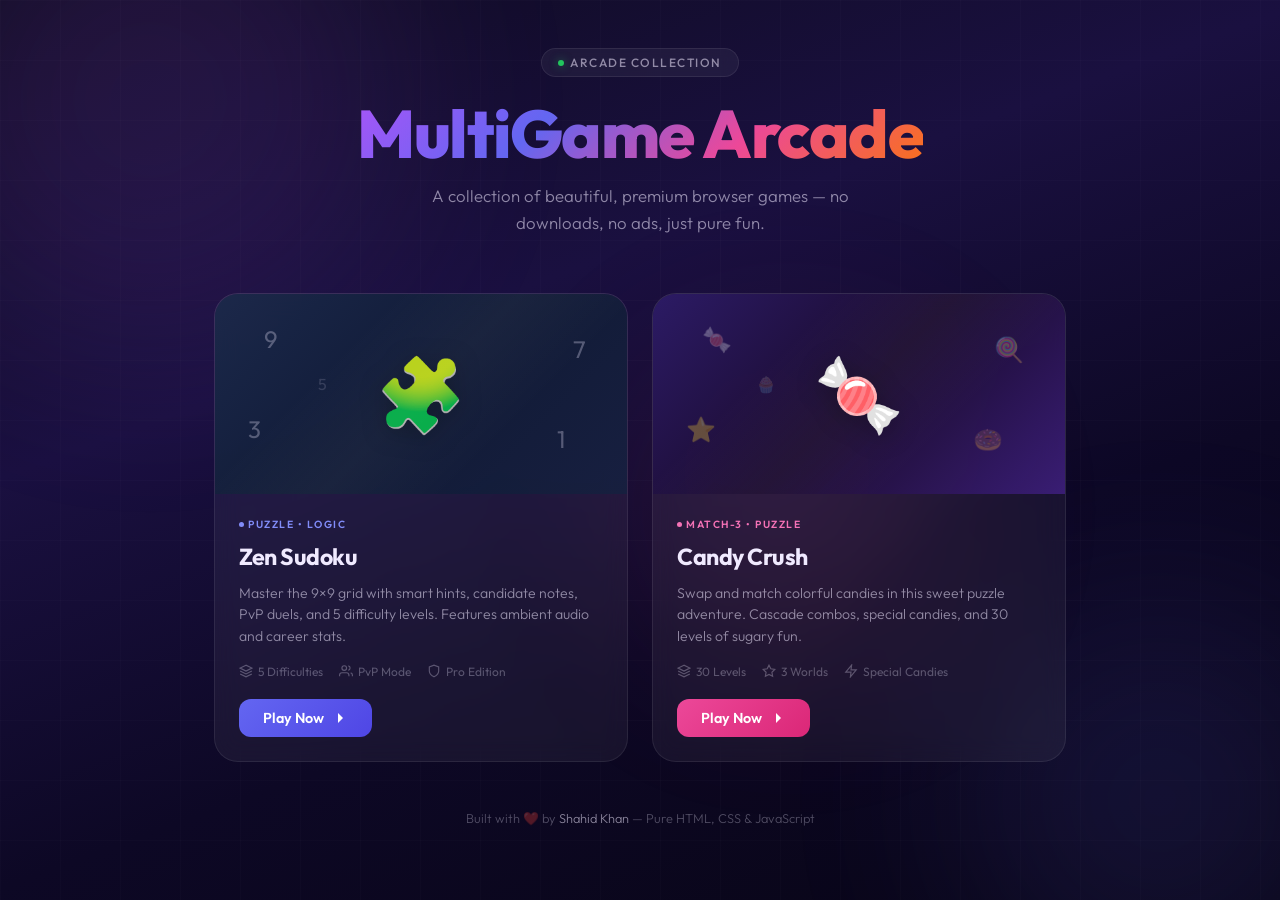
==== index.html @ 1b9a61f6 "Convert index into MultiGame Arcade hub with Zen Sudoku and Candy Crush" ====
<!DOCTYPE html>
<html lang="en">
<head>
  <meta charset="UTF-8" />
  <meta name="viewport" content="width=device-width, initial-scale=1.0" />
  <meta name="description" content="MultiGame Arcade — Choose from a collection of beautiful, premium browser games including Zen Sudoku and Candy Crush." />
  <title>MultiGame Arcade — Play Premium Browser Games</title>

  <link rel="preconnect" href="https://fonts.googleapis.com">
  <link rel="preconnect" href="https://fonts.gstatic.com" crossorigin>
  <link href="https://fonts.googleapis.com/css2?family=Outfit:wght@300;400;500;600;700;800&family=Fredoka:wght@400;500;600;700&display=swap" rel="stylesheet">

  <style>
    /* ============= Reset & Base ============= */
    *, *::before, *::after { margin: 0; padding: 0; box-sizing: border-box; }

    :root {
      --bg-deep: #0a0a1a;
      --bg-gradient: linear-gradient(160deg, #0e0b1f 0%, #1a1040 35%, #0d0825 65%, #080515 100%);
      --glass: rgba(255, 255, 255, 0.05);
      --glass-border: rgba(255, 255, 255, 0.08);
      --glass-hover: rgba(255, 255, 255, 0.1);
      --text: #f0eaff;
      --text-secondary: rgba(240, 234, 255, 0.55);
      --text-muted: rgba(240, 234, 255, 0.3);
      --accent-1: #a855f7;
      --accent-2: #6366f1;
      --accent-3: #ec4899;
      --font: 'Outfit', sans-serif;
      --font-display: 'Fredoka', sans-serif;
      --ease: cubic-bezier(0.4, 0, 0.2, 1);
      --ease-bounce: cubic-bezier(0.34, 1.56, 0.64, 1);
    }

    html { font-size: 16px; -webkit-text-size-adjust: 100%; }

    body {
      font-family: var(--font);
      background: var(--bg-gradient);
      color: var(--text);
      min-height: 100dvh;
      overflow-x: hidden;
      -webkit-font-smoothing: antialiased;
      display: flex;
      flex-direction: column;
      align-items: center;
      position: relative;
    }

    /* ============= Ambient Background ============= */
    .ambient-orb {
      position: fixed;
      border-radius: 50%;
      filter: blur(100px);
      opacity: 0.12;
      pointer-events: none;
      z-index: 0;
      animation: orbFloat 20s ease-in-out infinite alternate;
    }

    .orb-1 {
      width: 500px; height: 500px;
      background: var(--accent-1);
      top: -150px; left: -100px;
      animation-delay: 0s;
    }

    .orb-2 {
      width: 400px; height: 400px;
      background: var(--accent-2);
      bottom: -100px; right: -80px;
      animation-delay: -8s;
    }

    .orb-3 {
      width: 300px; height: 300px;
      background: var(--accent-3);
      top: 40%; left: 50%;
      animation-delay: -14s;
    }

    @keyframes orbFloat {
      0% { transform: translate(0, 0) scale(1); }
      33% { transform: translate(30px, -20px) scale(1.05); }
      66% { transform: translate(-20px, 15px) scale(0.95); }
      100% { transform: translate(10px, -10px) scale(1.02); }
    }

    /* Grid pattern overlay */
    .grid-pattern {
      position: fixed;
      inset: 0;
      background-image:
        linear-gradient(rgba(255,255,255,0.015) 1px, transparent 1px),
        linear-gradient(90deg, rgba(255,255,255,0.015) 1px, transparent 1px);
      background-size: 60px 60px;
      pointer-events: none;
      z-index: 0;
    }

    /* ============= Content ============= */
    .content {
      position: relative;
      z-index: 1;
      width: 100%;
      max-width: 900px;
      padding: 48px 24px 64px;
      display: flex;
      flex-direction: column;
      align-items: center;
    }

    /* ============= Header ============= */
    .header {
      text-align: center;
      margin-bottom: 56px;
    }

    .header-badge {
      display: inline-flex;
      align-items: center;
      gap: 6px;
      padding: 6px 16px;
      background: var(--glass);
      border: 1px solid var(--glass-border);
      border-radius: 20px;
      font-size: 0.75rem;
      font-weight: 500;
      color: var(--text-secondary);
      letter-spacing: 1.5px;
      text-transform: uppercase;
      margin-bottom: 20px;
      backdrop-filter: blur(8px);
    }

    .header-badge .dot {
      width: 6px; height: 6px;
      background: #22c55e;
      border-radius: 50%;
      box-shadow: 0 0 8px rgba(34, 197, 94, 0.5);
      animation: dotPulse 2s ease-in-out infinite;
    }

    @keyframes dotPulse {
      0%, 100% { opacity: 1; transform: scale(1); }
      50% { opacity: 0.6; transform: scale(0.8); }
    }

    .header h1 {
      font-family: var(--font);
      font-size: clamp(2.5rem, 7vw, 4.2rem);
      font-weight: 800;
      line-height: 1.1;
      letter-spacing: -1.5px;
      margin-bottom: 12px;
    }

    .header h1 .gradient-text {
      background: linear-gradient(135deg, #a855f7, #6366f1, #ec4899, #f97316);
      -webkit-background-clip: text;
      -webkit-text-fill-color: transparent;
      background-clip: text;
    }

    .header p {
      font-size: 1.05rem;
      color: var(--text-secondary);
      font-weight: 300;
      max-width: 440px;
      margin: 0 auto;
      line-height: 1.6;
    }

    /* ============= Game Cards Grid ============= */
    .games-grid {
      display: grid;
      grid-template-columns: repeat(auto-fit, minmax(320px, 1fr));
      gap: 24px;
      width: 100%;
    }

    /* ============= Game Card ============= */
    .game-card {
      position: relative;
      display: flex;
      flex-direction: column;
      background: var(--glass);
      border: 1px solid var(--glass-border);
      border-radius: 24px;
      overflow: hidden;
      cursor: pointer;
      text-decoration: none;
      color: inherit;
      transition: all 0.4s var(--ease);
      backdrop-filter: blur(12px);
    }

    .game-card:hover {
      transform: translateY(-8px) scale(1.02);
      border-color: rgba(255, 255, 255, 0.15);
      box-shadow:
        0 20px 60px rgba(0, 0, 0, 0.3),
        0 0 40px var(--card-glow, rgba(168, 85, 247, 0.1));
    }

    .game-card:active {
      transform: translateY(-4px) scale(1.01);
    }

    /* Card preview area */
    .card-preview {
      position: relative;
      height: 200px;
      overflow: hidden;
      display: flex;
      align-items: center;
      justify-content: center;
    }

    .card-preview-bg {
      position: absolute;
      inset: 0;
      opacity: 0.9;
      transition: transform 0.6s var(--ease);
    }

    .game-card:hover .card-preview-bg {
      transform: scale(1.08);
    }

    /* Sudoku card preview */
    .card-sudoku .card-preview-bg {
      background: linear-gradient(135deg, #1a2a4a 0%, #0f1b35 50%, #162040 100%);
    }

    .card-candy .card-preview-bg {
      background: linear-gradient(135deg, #2d1b69 0%, #1a0a2e 50%, #3d1f7c 100%);
    }

    .card-preview-icon {
      position: relative;
      z-index: 2;
      font-size: 72px;
      line-height: 1;
      filter: drop-shadow(0 4px 12px rgba(0,0,0,0.3));
      transition: transform 0.4s var(--ease-bounce);
    }

    .game-card:hover .card-preview-icon {
      transform: scale(1.12) rotate(-3deg);
    }

    /* Decorative floating elements in card preview */
    .card-decor {
      position: absolute;
      font-size: 24px;
      opacity: 0.3;
      animation: decorFloat 6s ease-in-out infinite alternate;
      pointer-events: none;
      z-index: 1;
    }

    .card-decor:nth-child(2) { top: 15%; left: 12%; animation-delay: -1s; }
    .card-decor:nth-child(3) { top: 60%; left: 8%; animation-delay: -3s; }
    .card-decor:nth-child(4) { top: 20%; right: 10%; animation-delay: -2s; }
    .card-decor:nth-child(5) { top: 65%; right: 15%; animation-delay: -4s; }
    .card-decor:nth-child(6) { top: 40%; left: 25%; animation-delay: -0.5s; font-size: 16px; opacity: 0.15; }

    @keyframes decorFloat {
      0% { transform: translateY(0) rotate(0deg); }
      100% { transform: translateY(-12px) rotate(15deg); }
    }

    /* Shimmer overlay on preview */
    .card-preview::after {
      content: '';
      position: absolute;
      inset: 0;
      background: linear-gradient(
        135deg,
        transparent 30%,
        rgba(255, 255, 255, 0.04) 50%,
        transparent 70%
      );
      z-index: 3;
    }

    /* Card body */
    .card-body {
      padding: 24px;
      display: flex;
      flex-direction: column;
      gap: 12px;
    }

    .card-tag {
      display: inline-flex;
      align-items: center;
      gap: 4px;
      font-size: 0.65rem;
      font-weight: 600;
      letter-spacing: 1.5px;
      text-transform: uppercase;
      color: var(--tag-color, var(--accent-1));
      width: fit-content;
    }

    .card-tag .tag-dot {
      width: 5px; height: 5px;
      border-radius: 50%;
      background: currentColor;
    }

    .card-title {
      font-family: var(--font);
      font-size: 1.45rem;
      font-weight: 700;
      letter-spacing: -0.5px;
      line-height: 1.2;
    }

    .card-desc {
      font-size: 0.88rem;
      color: var(--text-secondary);
      line-height: 1.55;
      font-weight: 300;
    }

    .card-meta {
      display: flex;
      gap: 16px;
      margin-top: 4px;
      flex-wrap: wrap;
    }

    .meta-item {
      display: flex;
      align-items: center;
      gap: 5px;
      font-size: 0.75rem;
      color: var(--text-muted);
      font-weight: 400;
    }

    .meta-item svg {
      width: 14px; height: 14px;
      stroke: currentColor;
      fill: none;
      stroke-width: 2;
    }

    /* Play button */
    .card-play {
      margin-top: 8px;
      display: inline-flex;
      align-items: center;
      gap: 8px;
      padding: 10px 24px;
      background: var(--play-bg, linear-gradient(135deg, #a855f7, #6366f1));
      border: none;
      border-radius: 12px;
      color: white;
      font-family: var(--font);
      font-size: 0.9rem;
      font-weight: 600;
      cursor: pointer;
      transition: all 0.25s var(--ease);
      width: fit-content;
      pointer-events: none; /* Card click handles navigation */
    }

    .card-play svg {
      width: 16px; height: 16px;
      fill: currentColor;
      transition: transform 0.2s var(--ease);
    }

    .game-card:hover .card-play {
      box-shadow: 0 4px 20px rgba(168, 85, 247, 0.3);
    }

    .game-card:hover .card-play svg {
      transform: translateX(3px);
    }

    /* Card-specific glow colors */
    .card-sudoku { --card-glow: rgba(99, 102, 241, 0.15); --tag-color: #818cf8; --play-bg: linear-gradient(135deg, #6366f1, #4f46e5); }
    .card-candy { --card-glow: rgba(236, 72, 153, 0.15); --tag-color: #f472b6; --play-bg: linear-gradient(135deg, #ec4899, #db2777); }

    /* ============= Footer ============= */
    .footer {
      margin-top: 48px;
      text-align: center;
      color: var(--text-muted);
      font-size: 0.8rem;
      font-weight: 300;
    }

    .footer a {
      color: var(--text-secondary);
      text-decoration: none;
      transition: color 0.2s;
    }

    .footer a:hover {
      color: var(--accent-1);
    }

    /* ============= Animations ============= */
    .game-card {
      opacity: 0;
      transform: translateY(30px);
      animation: cardReveal 0.6s var(--ease) forwards;
    }

    .game-card:nth-child(1) { animation-delay: 0.1s; }
    .game-card:nth-child(2) { animation-delay: 0.25s; }
    .game-card:nth-child(3) { animation-delay: 0.4s; }

    @keyframes cardReveal {
      to { opacity: 1; transform: translateY(0); }
    }

    .header {
      opacity: 0;
      transform: translateY(20px);
      animation: fadeUp 0.5s var(--ease) 0s forwards;
    }

    @keyframes fadeUp {
      to { opacity: 1; transform: translateY(0); }
    }

    /* ============= Responsive ============= */
    @media (max-width: 700px) {
      .games-grid {
        grid-template-columns: 1fr;
      }

      .content {
        padding: 32px 16px 48px;
      }

      .header {
        margin-bottom: 36px;
      }

      .card-preview {
        height: 160px;
      }

      .card-preview-icon {
        font-size: 56px;
      }
    }

    @media (prefers-reduced-motion: reduce) {
      *, *::before, *::after {
        animation-duration: 0.01ms !important;
        transition-duration: 0.01ms !important;
      }
    }
  </style>
</head>
<body>

  <!-- Ambient background -->
  <div class="ambient-orb orb-1" aria-hidden="true"></div>
  <div class="ambient-orb orb-2" aria-hidden="true"></div>
  <div class="ambient-orb orb-3" aria-hidden="true"></div>
  <div class="grid-pattern" aria-hidden="true"></div>

  <div class="content">
    <!-- Header -->
    <header class="header">
      <div class="header-badge">
        <span class="dot"></span>
        <span>Arcade Collection</span>
      </div>
      <h1><span class="gradient-text">MultiGame Arcade</span></h1>
      <p>A collection of beautiful, premium browser games — no downloads, no ads, just pure fun.</p>
    </header>

    <!-- Game Cards -->
    <div class="games-grid">

      <!-- Zen Sudoku -->
      <a href="sudoku/" class="game-card card-sudoku" id="card-sudoku">
        <div class="card-preview">
          <div class="card-preview-bg"></div>
          <span class="card-decor">9</span>
          <span class="card-decor">3</span>
          <span class="card-decor">7</span>
          <span class="card-decor">1</span>
          <span class="card-decor">5</span>
          <div class="card-preview-icon">🧩</div>
        </div>
        <div class="card-body">
          <span class="card-tag"><span class="tag-dot"></span> Puzzle • Logic</span>
          <h2 class="card-title">Zen Sudoku</h2>
          <p class="card-desc">Master the 9×9 grid with smart hints, candidate notes, PvP duels, and 5 difficulty levels. Features ambient audio and career stats.</p>
          <div class="card-meta">
            <span class="meta-item">
              <svg viewBox="0 0 24 24"><path d="M12 2L2 7l10 5 10-5-10-5zM2 17l10 5 10-5M2 12l10 5 10-5"/></svg>
              5 Difficulties
            </span>
            <span class="meta-item">
              <svg viewBox="0 0 24 24"><path d="M17 21v-2a4 4 0 00-4-4H5a4 4 0 00-4 4v2"/><circle cx="9" cy="7" r="4"/><path d="M23 21v-2a4 4 0 00-3-3.87M16 3.13a4 4 0 010 7.75"/></svg>
              PvP Mode
            </span>
            <span class="meta-item">
              <svg viewBox="0 0 24 24"><path d="M12 22s8-4 8-10V5l-8-3-8 3v7c0 6 8 10 8 10z"/></svg>
              Pro Edition
            </span>
          </div>
          <div class="card-play">
            Play Now
            <svg viewBox="0 0 16 16"><path d="M6 3l5 5-5 5V3z"/></svg>
          </div>
        </div>
      </a>

      <!-- Candy Crush -->
      <a href="candy-crush/" class="game-card card-candy" id="card-candy">
        <div class="card-preview">
          <div class="card-preview-bg"></div>
          <span class="card-decor">🍬</span>
          <span class="card-decor">⭐</span>
          <span class="card-decor">🍭</span>
          <span class="card-decor">🍩</span>
          <span class="card-decor">🧁</span>
          <div class="card-preview-icon">🍬</div>
        </div>
        <div class="card-body">
          <span class="card-tag"><span class="tag-dot"></span> Match-3 • Puzzle</span>
          <h2 class="card-title">Candy Crush</h2>
          <p class="card-desc">Swap and match colorful candies in this sweet puzzle adventure. Cascade combos, special candies, and 30 levels of sugary fun.</p>
          <div class="card-meta">
            <span class="meta-item">
              <svg viewBox="0 0 24 24"><path d="M12 2L2 7l10 5 10-5-10-5zM2 17l10 5 10-5M2 12l10 5 10-5"/></svg>
              30 Levels
            </span>
            <span class="meta-item">
              <svg viewBox="0 0 24 24"><polygon points="12 2 15.09 8.26 22 9.27 17 14.14 18.18 21.02 12 17.77 5.82 21.02 7 14.14 2 9.27 8.91 8.26 12 2"/></svg>
              3 Worlds
            </span>
            <span class="meta-item">
              <svg viewBox="0 0 24 24"><path d="M13 2L3 14h9l-1 8 10-12h-9l1-8z"/></svg>
              Special Candies
            </span>
          </div>
          <div class="card-play">
            Play Now
            <svg viewBox="0 0 16 16"><path d="M6 3l5 5-5 5V3z"/></svg>
          </div>
        </div>
      </a>

    </div>

    <!-- Footer -->
    <footer class="footer">
      <p>Built with ❤️ by <a href="https://github.com/TechyShahid" target="_blank">Shahid Khan</a> — Pure HTML, CSS & JavaScript</p>
    </footer>
  </div>

</body>
</html>
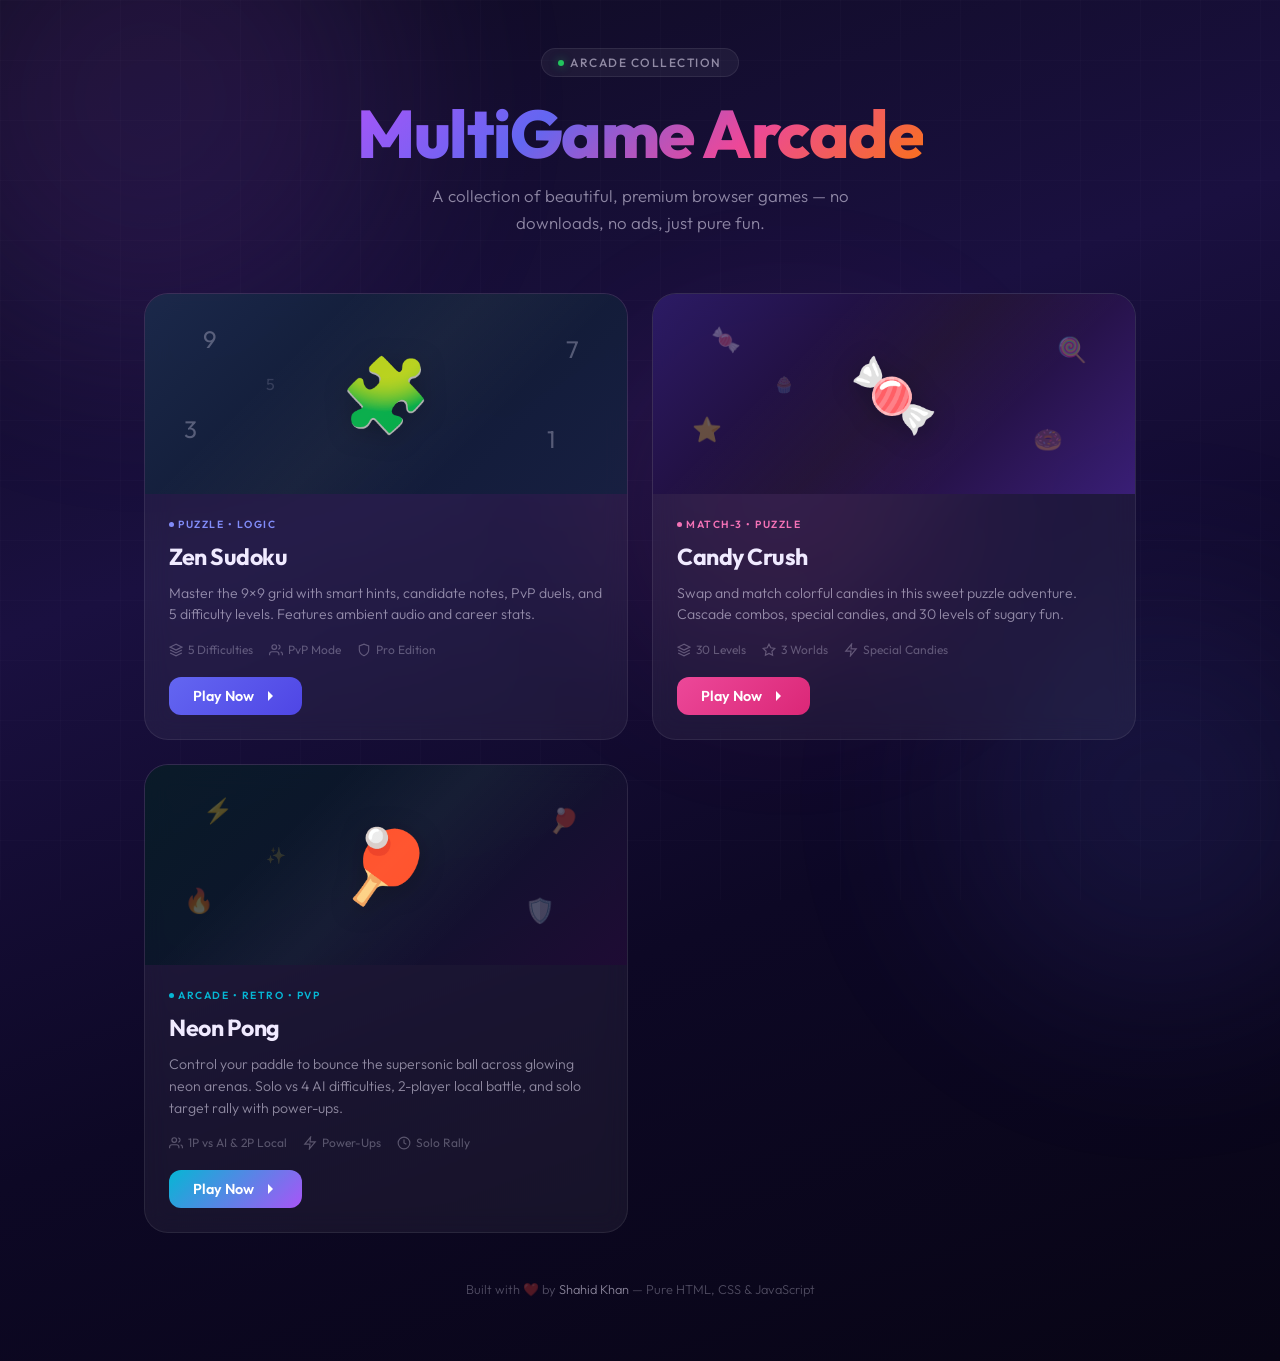
==== commit e0608d21: "feat: implement core Neon Pong game engine with particle effects, configurable game modes, and respo" ====
--- a/index.html
+++ b/index.html
@@ -3,7 +3,7 @@
 <head>
   <meta charset="UTF-8" />
   <meta name="viewport" content="width=device-width, initial-scale=1.0" />
-  <meta name="description" content="MultiGame Arcade — Choose from a collection of beautiful, premium browser games including Zen Sudoku and Candy Crush." />
+  <meta name="description" content="MultiGame Arcade — Choose from a collection of beautiful, premium browser games including Zen Sudoku, Candy Crush, and Neon Pong." />
   <title>MultiGame Arcade — Play Premium Browser Games</title>
 
   <link rel="preconnect" href="https://fonts.googleapis.com">
@@ -103,7 +103,7 @@
       position: relative;
       z-index: 1;
       width: 100%;
-      max-width: 900px;
+      max-width: 1040px;
       padding: 48px 24px 64px;
       display: flex;
       flex-direction: column;
@@ -235,6 +235,10 @@
 
     .card-candy .card-preview-bg {
       background: linear-gradient(135deg, #2d1b69 0%, #1a0a2e 50%, #3d1f7c 100%);
+    }
+
+    .card-pong .card-preview-bg {
+      background: linear-gradient(135deg, #071b26 0%, #0c142b 50%, #1f0b35 100%);
     }
 
     .card-preview-icon {
@@ -386,6 +390,7 @@
     /* Card-specific glow colors */
     .card-sudoku { --card-glow: rgba(99, 102, 241, 0.15); --tag-color: #818cf8; --play-bg: linear-gradient(135deg, #6366f1, #4f46e5); }
     .card-candy { --card-glow: rgba(236, 72, 153, 0.15); --tag-color: #f472b6; --play-bg: linear-gradient(135deg, #ec4899, #db2777); }
+    .card-pong { --card-glow: rgba(6, 182, 212, 0.2); --tag-color: #06b6d4; --play-bg: linear-gradient(135deg, #06b6d4, #a855f7); }
 
     /* ============= Footer ============= */
     .footer {
@@ -556,6 +561,42 @@
         </div>
       </a>
 
+      <!-- Neon Pong -->
+      <a href="pong/" class="game-card card-pong" id="card-pong">
+        <div class="card-preview">
+          <div class="card-preview-bg"></div>
+          <span class="card-decor">⚡</span>
+          <span class="card-decor">🔥</span>
+          <span class="card-decor">🏓</span>
+          <span class="card-decor">🛡️</span>
+          <span class="card-decor">✨</span>
+          <div class="card-preview-icon">🏓</div>
+        </div>
+        <div class="card-body">
+          <span class="card-tag"><span class="tag-dot"></span> Arcade • Retro • PvP</span>
+          <h2 class="card-title">Neon Pong</h2>
+          <p class="card-desc">Control your paddle to bounce the supersonic ball across glowing neon arenas. Solo vs 4 AI difficulties, 2-player local battle, and solo target rally with power-ups.</p>
+          <div class="card-meta">
+            <span class="meta-item">
+              <svg viewBox="0 0 24 24"><path d="M17 21v-2a4 4 0 00-4-4H5a4 4 0 00-4 4v2"/><circle cx="9" cy="7" r="4"/><path d="M23 21v-2a4 4 0 00-3-3.87M16 3.13a4 4 0 010 7.75"/></svg>
+              1P vs AI & 2P Local
+            </span>
+            <span class="meta-item">
+              <svg viewBox="0 0 24 24"><polygon points="13 2 3 14 12 14 11 22 21 10 12 10 13 2"/></svg>
+              Power-Ups
+            </span>
+            <span class="meta-item">
+              <svg viewBox="0 0 24 24"><circle cx="12" cy="12" r="10"/><path d="M12 6v6l4 2"/></svg>
+              Solo Rally
+            </span>
+          </div>
+          <div class="card-play">
+            Play Now
+            <svg viewBox="0 0 16 16"><path d="M6 3l5 5-5 5V3z"/></svg>
+          </div>
+        </div>
+      </a>
+
     </div>
 
     <!-- Footer -->
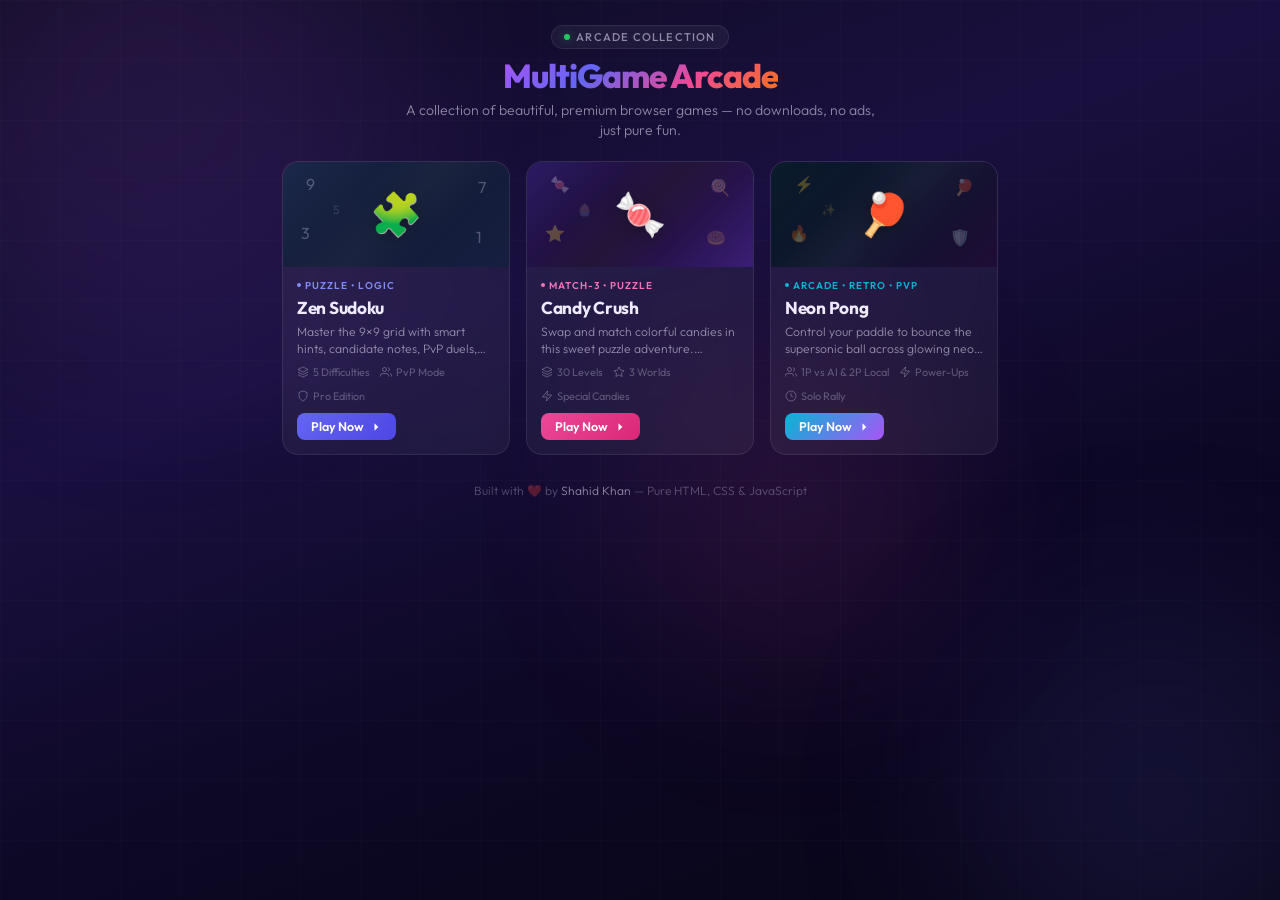
==== commit 56f120ab: "style: refactor game card and layout styles to be more compact and responsive" ====
--- a/index.html
+++ b/index.html
@@ -103,8 +103,8 @@
       position: relative;
       z-index: 1;
       width: 100%;
-      max-width: 1040px;
-      padding: 48px 24px 64px;
+      max-width: 1240px;
+      padding: 24px 20px 36px;
       display: flex;
       flex-direction: column;
       align-items: center;
@@ -113,23 +113,23 @@
     /* ============= Header ============= */
     .header {
       text-align: center;
-      margin-bottom: 56px;
+      margin-bottom: 20px;
     }
 
     .header-badge {
       display: inline-flex;
       align-items: center;
       gap: 6px;
-      padding: 6px 16px;
+      padding: 4px 12px;
       background: var(--glass);
       border: 1px solid var(--glass-border);
       border-radius: 20px;
-      font-size: 0.75rem;
+      font-size: 0.7rem;
       font-weight: 500;
       color: var(--text-secondary);
-      letter-spacing: 1.5px;
+      letter-spacing: 1.2px;
       text-transform: uppercase;
-      margin-bottom: 20px;
+      margin-bottom: 8px;
       backdrop-filter: blur(8px);
     }
 
@@ -148,11 +148,11 @@
 
     .header h1 {
       font-family: var(--font);
-      font-size: clamp(2.5rem, 7vw, 4.2rem);
+      font-size: clamp(1.6rem, 2.6vw, 2.2rem);
       font-weight: 800;
-      line-height: 1.1;
-      letter-spacing: -1.5px;
-      margin-bottom: 12px;
+      line-height: 1.15;
+      letter-spacing: -1px;
+      margin-bottom: 6px;
     }
 
     .header h1 .gradient-text {
@@ -163,19 +163,20 @@
     }
 
     .header p {
-      font-size: 1.05rem;
+      font-size: 0.88rem;
       color: var(--text-secondary);
       font-weight: 300;
-      max-width: 440px;
+      max-width: 480px;
       margin: 0 auto;
-      line-height: 1.6;
+      line-height: 1.4;
     }
 
     /* ============= Game Cards Grid ============= */
     .games-grid {
-      display: grid;
-      grid-template-columns: repeat(auto-fit, minmax(320px, 1fr));
-      gap: 24px;
+      display: flex;
+      flex-wrap: wrap;
+      justify-content: center;
+      gap: 16px;
       width: 100%;
     }
 
@@ -184,33 +185,35 @@
       position: relative;
       display: flex;
       flex-direction: column;
+      flex: 0 1 228px;
+      width: 228px;
       background: var(--glass);
       border: 1px solid var(--glass-border);
-      border-radius: 24px;
+      border-radius: 16px;
       overflow: hidden;
       cursor: pointer;
       text-decoration: none;
       color: inherit;
-      transition: all 0.4s var(--ease);
+      transition: all 0.3s var(--ease);
       backdrop-filter: blur(12px);
     }
 
     .game-card:hover {
-      transform: translateY(-8px) scale(1.02);
-      border-color: rgba(255, 255, 255, 0.15);
+      transform: translateY(-5px) scale(1.02);
+      border-color: rgba(255, 255, 255, 0.18);
       box-shadow:
-        0 20px 60px rgba(0, 0, 0, 0.3),
-        0 0 40px var(--card-glow, rgba(168, 85, 247, 0.1));
+        0 14px 36px rgba(0, 0, 0, 0.35),
+        0 0 24px var(--card-glow, rgba(168, 85, 247, 0.15));
     }
 
     .game-card:active {
-      transform: translateY(-4px) scale(1.01);
+      transform: translateY(-2px) scale(1.01);
     }
 
     /* Card preview area */
     .card-preview {
       position: relative;
-      height: 200px;
+      height: 105px;
       overflow: hidden;
       display: flex;
       align-items: center;
@@ -221,7 +224,7 @@
       position: absolute;
       inset: 0;
       opacity: 0.9;
-      transition: transform 0.6s var(--ease);
+      transition: transform 0.5s var(--ease);
     }
 
     .game-card:hover .card-preview-bg {
@@ -244,10 +247,10 @@
     .card-preview-icon {
       position: relative;
       z-index: 2;
-      font-size: 72px;
+      font-size: 42px;
       line-height: 1;
-      filter: drop-shadow(0 4px 12px rgba(0,0,0,0.3));
-      transition: transform 0.4s var(--ease-bounce);
+      filter: drop-shadow(0 3px 8px rgba(0,0,0,0.35));
+      transition: transform 0.35s var(--ease-bounce);
     }
 
     .game-card:hover .card-preview-icon {
@@ -257,22 +260,22 @@
     /* Decorative floating elements in card preview */
     .card-decor {
       position: absolute;
-      font-size: 24px;
-      opacity: 0.3;
+      font-size: 16px;
+      opacity: 0.28;
       animation: decorFloat 6s ease-in-out infinite alternate;
       pointer-events: none;
       z-index: 1;
     }
 
-    .card-decor:nth-child(2) { top: 15%; left: 12%; animation-delay: -1s; }
-    .card-decor:nth-child(3) { top: 60%; left: 8%; animation-delay: -3s; }
-    .card-decor:nth-child(4) { top: 20%; right: 10%; animation-delay: -2s; }
-    .card-decor:nth-child(5) { top: 65%; right: 15%; animation-delay: -4s; }
-    .card-decor:nth-child(6) { top: 40%; left: 25%; animation-delay: -0.5s; font-size: 16px; opacity: 0.15; }
+    .card-decor:nth-child(2) { top: 12%; left: 10%; animation-delay: -1s; }
+    .card-decor:nth-child(3) { top: 58%; left: 8%; animation-delay: -3s; }
+    .card-decor:nth-child(4) { top: 15%; right: 10%; animation-delay: -2s; }
+    .card-decor:nth-child(5) { top: 62%; right: 12%; animation-delay: -4s; }
+    .card-decor:nth-child(6) { top: 38%; left: 22%; animation-delay: -0.5s; font-size: 12px; opacity: 0.15; }
 
     @keyframes decorFloat {
       0% { transform: translateY(0) rotate(0deg); }
-      100% { transform: translateY(-12px) rotate(15deg); }
+      100% { transform: translateY(-8px) rotate(12deg); }
     }
 
     /* Shimmer overlay on preview */
@@ -291,63 +294,68 @@
 
     /* Card body */
     .card-body {
-      padding: 24px;
+      padding: 12px 14px 14px;
       display: flex;
       flex-direction: column;
-      gap: 12px;
+      gap: 6px;
+      flex-grow: 1;
     }
 
     .card-tag {
       display: inline-flex;
       align-items: center;
       gap: 4px;
-      font-size: 0.65rem;
+      font-size: 0.62rem;
       font-weight: 600;
-      letter-spacing: 1.5px;
+      letter-spacing: 1px;
       text-transform: uppercase;
       color: var(--tag-color, var(--accent-1));
       width: fit-content;
     }
 
     .card-tag .tag-dot {
-      width: 5px; height: 5px;
+      width: 4px; height: 4px;
       border-radius: 50%;
       background: currentColor;
     }
 
     .card-title {
       font-family: var(--font);
-      font-size: 1.45rem;
+      font-size: 1.08rem;
       font-weight: 700;
-      letter-spacing: -0.5px;
+      letter-spacing: -0.3px;
       line-height: 1.2;
     }
 
     .card-desc {
-      font-size: 0.88rem;
+      font-size: 0.76rem;
       color: var(--text-secondary);
-      line-height: 1.55;
+      line-height: 1.35;
       font-weight: 300;
+      display: -webkit-box;
+      -webkit-line-clamp: 2;
+      -webkit-box-orient: vertical;
+      overflow: hidden;
     }
 
     .card-meta {
       display: flex;
-      gap: 16px;
-      margin-top: 4px;
+      gap: 10px;
+      margin-top: 2px;
       flex-wrap: wrap;
     }
 
     .meta-item {
       display: flex;
       align-items: center;
-      gap: 5px;
-      font-size: 0.75rem;
+      gap: 4px;
+      font-size: 0.68rem;
       color: var(--text-muted);
       font-weight: 400;
     }
 
     .meta-item svg {
-      width: 14px; height: 14px;
+      width: 12px; height: 12px;
       stroke: currentColor;
       fill: none;
       stroke-width: 2;
@@ -355,17 +363,18 @@
 
     /* Play button */
     .card-play {
-      margin-top: 8px;
+      margin-top: 4px;
       display: inline-flex;
       align-items: center;
-      gap: 8px;
-      padding: 10px 24px;
+      justify-content: center;
+      gap: 6px;
+      padding: 6px 14px;
       background: var(--play-bg, linear-gradient(135deg, #a855f7, #6366f1));
       border: none;
-      border-radius: 12px;
+      border-radius: 8px;
       color: white;
       font-family: var(--font);
-      font-size: 0.9rem;
+      font-size: 0.78rem;
       font-weight: 600;
       cursor: pointer;
       transition: all 0.25s var(--ease);
@@ -374,17 +383,17 @@
     }
 
     .card-play svg {
-      width: 16px; height: 16px;
+      width: 12px; height: 12px;
       fill: currentColor;
       transition: transform 0.2s var(--ease);
     }
 
     .game-card:hover .card-play {
-      box-shadow: 0 4px 20px rgba(168, 85, 247, 0.3);
+      box-shadow: 0 4px 14px rgba(168, 85, 247, 0.35);
     }
 
     .game-card:hover .card-play svg {
-      transform: translateX(3px);
+      transform: translateX(2px);
     }
 
     /* Card-specific glow colors */
@@ -394,10 +403,10 @@
 
     /* ============= Footer ============= */
     .footer {
-      margin-top: 48px;
+      margin-top: 28px;
       text-align: center;
       color: var(--text-muted);
-      font-size: 0.8rem;
+      font-size: 0.75rem;
       font-weight: 300;
     }
 
@@ -414,13 +423,13 @@
     /* ============= Animations ============= */
     .game-card {
       opacity: 0;
-      transform: translateY(30px);
-      animation: cardReveal 0.6s var(--ease) forwards;
-    }
-
-    .game-card:nth-child(1) { animation-delay: 0.1s; }
-    .game-card:nth-child(2) { animation-delay: 0.25s; }
-    .game-card:nth-child(3) { animation-delay: 0.4s; }
+      transform: translateY(20px);
+      animation: cardReveal 0.5s var(--ease) forwards;
+    }
+
+    .game-card:nth-child(1) { animation-delay: 0.08s; }
+    .game-card:nth-child(2) { animation-delay: 0.16s; }
+    .game-card:nth-child(3) { animation-delay: 0.24s; }
 
     @keyframes cardReveal {
       to { opacity: 1; transform: translateY(0); }
@@ -428,34 +437,111 @@
 
     .header {
       opacity: 0;
-      transform: translateY(20px);
-      animation: fadeUp 0.5s var(--ease) 0s forwards;
+      transform: translateY(16px);
+      animation: fadeUp 0.4s var(--ease) 0s forwards;
     }
 
     @keyframes fadeUp {
       to { opacity: 1; transform: translateY(0); }
     }
 
-    /* ============= Responsive ============= */
-    @media (max-width: 700px) {
+    /* ============= Responsive Breakpoints ============= */
+    @media (max-width: 1100px) {
       .games-grid {
-        grid-template-columns: 1fr;
-      }
-
+        gap: 14px;
+      }
+
+      .game-card {
+        flex: 0 1 210px;
+        width: 210px;
+      }
+    }
+
+    @media (max-width: 768px) {
       .content {
-        padding: 32px 16px 48px;
+        padding: 16px 12px 24px;
       }
 
       .header {
-        margin-bottom: 36px;
+        margin-bottom: 14px;
+      }
+
+      .header-badge {
+        font-size: 0.62rem;
+        padding: 3px 10px;
+        margin-bottom: 6px;
+      }
+
+      .header h1 {
+        font-size: 1.4rem;
+        margin-bottom: 4px;
+      }
+
+      .header p {
+        font-size: 0.76rem;
+        line-height: 1.35;
+      }
+
+      .games-grid {
+        gap: 10px;
+      }
+
+      .game-card {
+        flex: 0 1 calc((100% - 12px) / 2);
+        width: calc((100% - 12px) / 2);
+        max-width: 200px;
+        border-radius: 12px;
       }
 
       .card-preview {
-        height: 160px;
+        height: 72px;
       }
 
       .card-preview-icon {
-        font-size: 56px;
+        font-size: 30px;
+      }
+
+      .card-decor {
+        font-size: 11px;
+      }
+
+      .card-body {
+        padding: 8px 10px 10px;
+        gap: 4px;
+      }
+
+      .card-tag {
+        font-size: 0.55rem;
+        letter-spacing: 0.5px;
+      }
+
+      .card-title {
+        font-size: 0.88rem;
+      }
+
+      .card-desc {
+        font-size: 0.68rem;
+        -webkit-line-clamp: 1;
+      }
+
+      .card-meta {
+        display: none;
+      }
+
+      .card-play {
+        padding: 4px 10px;
+        font-size: 0.7rem;
+        border-radius: 6px;
+        gap: 4px;
+      }
+
+      .card-play svg {
+        width: 10px; height: 10px;
+      }
+
+      .footer {
+        margin-top: 20px;
+        font-size: 0.7rem;
       }
     }
 
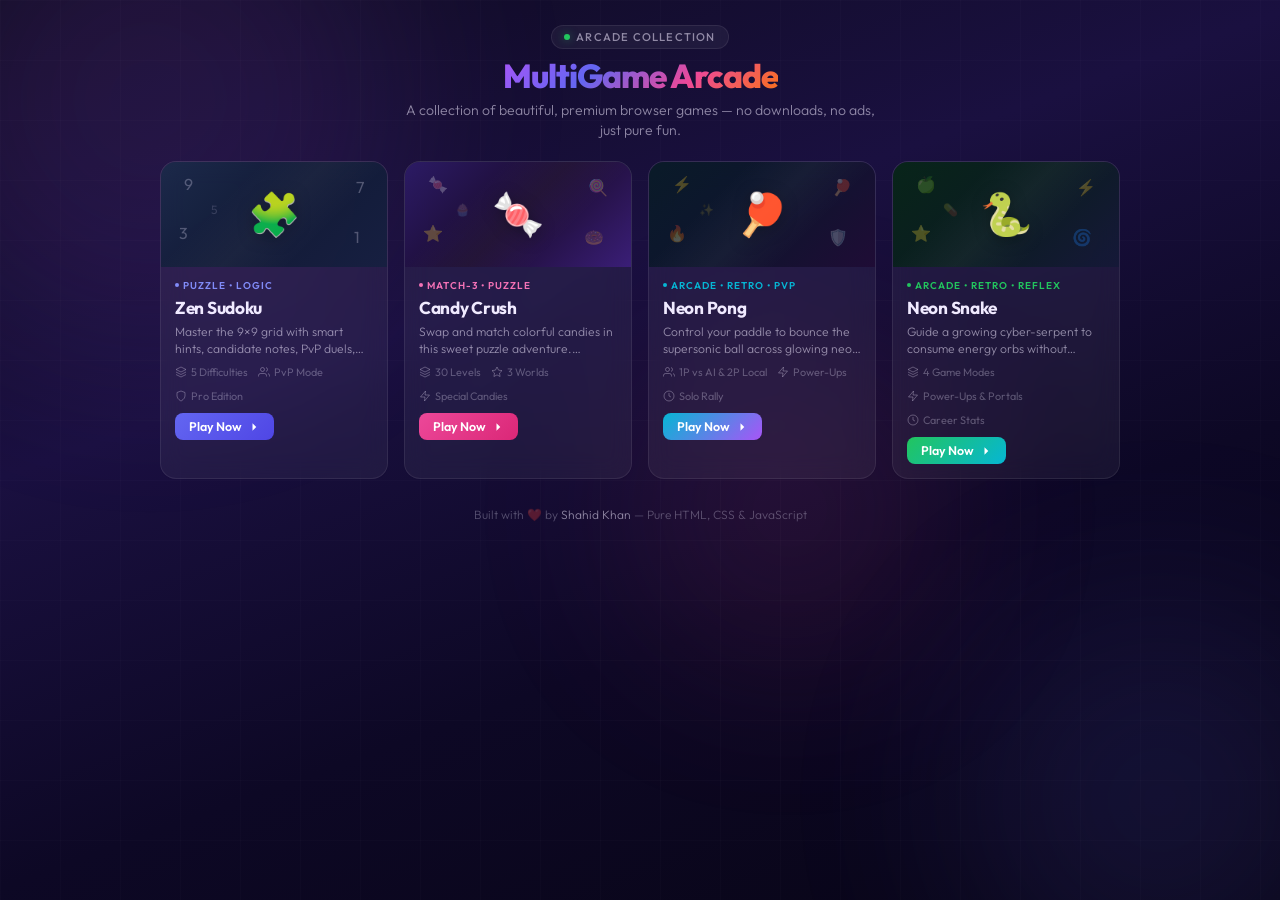
==== commit b9ee431b: "feat: implement snake game with neon particle engine and arcade-style themes" ====
--- a/index.html
+++ b/index.html
@@ -3,7 +3,7 @@
 <head>
   <meta charset="UTF-8" />
   <meta name="viewport" content="width=device-width, initial-scale=1.0" />
-  <meta name="description" content="MultiGame Arcade — Choose from a collection of beautiful, premium browser games including Zen Sudoku, Candy Crush, and Neon Pong." />
+  <meta name="description" content="MultiGame Arcade — Choose from a collection of beautiful, premium browser games including Zen Sudoku, Candy Crush, Neon Pong, and Neon Snake." />
   <title>MultiGame Arcade — Play Premium Browser Games</title>
 
   <link rel="preconnect" href="https://fonts.googleapis.com">
@@ -242,6 +242,10 @@
 
     .card-pong .card-preview-bg {
       background: linear-gradient(135deg, #071b26 0%, #0c142b 50%, #1f0b35 100%);
+    }
+
+    .card-snake .card-preview-bg {
+      background: linear-gradient(135deg, #052614 0%, #081d1e 50%, #151838 100%);
     }
 
     .card-preview-icon {
@@ -400,6 +404,7 @@
     .card-sudoku { --card-glow: rgba(99, 102, 241, 0.15); --tag-color: #818cf8; --play-bg: linear-gradient(135deg, #6366f1, #4f46e5); }
     .card-candy { --card-glow: rgba(236, 72, 153, 0.15); --tag-color: #f472b6; --play-bg: linear-gradient(135deg, #ec4899, #db2777); }
     .card-pong { --card-glow: rgba(6, 182, 212, 0.2); --tag-color: #06b6d4; --play-bg: linear-gradient(135deg, #06b6d4, #a855f7); }
+    .card-snake { --card-glow: rgba(34, 197, 94, 0.2); --tag-color: #22c55e; --play-bg: linear-gradient(135deg, #22c55e, #06b6d4); }
 
     /* ============= Footer ============= */
     .footer {
@@ -430,6 +435,7 @@
     .game-card:nth-child(1) { animation-delay: 0.08s; }
     .game-card:nth-child(2) { animation-delay: 0.16s; }
     .game-card:nth-child(3) { animation-delay: 0.24s; }
+    .game-card:nth-child(4) { animation-delay: 0.32s; }
 
     @keyframes cardReveal {
       to { opacity: 1; transform: translateY(0); }
@@ -683,6 +689,42 @@
         </div>
       </a>
 
+      <!-- Neon Snake -->
+      <a href="snake/" class="game-card card-snake" id="card-snake">
+        <div class="card-preview">
+          <div class="card-preview-bg"></div>
+          <span class="card-decor">🍏</span>
+          <span class="card-decor">⭐</span>
+          <span class="card-decor">⚡</span>
+          <span class="card-decor">🌀</span>
+          <span class="card-decor">💊</span>
+          <div class="card-preview-icon">🐍</div>
+        </div>
+        <div class="card-body">
+          <span class="card-tag"><span class="tag-dot"></span> Arcade • Retro • Reflex</span>
+          <h2 class="card-title">Neon Snake</h2>
+          <p class="card-desc">Guide a growing cyber-serpent to consume energy orbs without crashing into walls or itself. Features 4 game modes, power-ups, maze obstacles, and synthesized audio.</p>
+          <div class="card-meta">
+            <span class="meta-item">
+              <svg viewBox="0 0 24 24"><path d="M12 2L2 7l10 5 10-5-10-5zM2 17l10 5 10-5M2 12l10 5 10-5"/></svg>
+              4 Game Modes
+            </span>
+            <span class="meta-item">
+              <svg viewBox="0 0 24 24"><polygon points="13 2 3 14 12 14 11 22 21 10 12 10 13 2"/></svg>
+              Power-Ups & Portals
+            </span>
+            <span class="meta-item">
+              <svg viewBox="0 0 24 24"><circle cx="12" cy="12" r="10"/><path d="M12 6v6l4 2"/></svg>
+              Career Stats
+            </span>
+          </div>
+          <div class="card-play">
+            Play Now
+            <svg viewBox="0 0 16 16"><path d="M6 3l5 5-5 5V3z"/></svg>
+          </div>
+        </div>
+      </a>
+
     </div>
 
     <!-- Footer -->
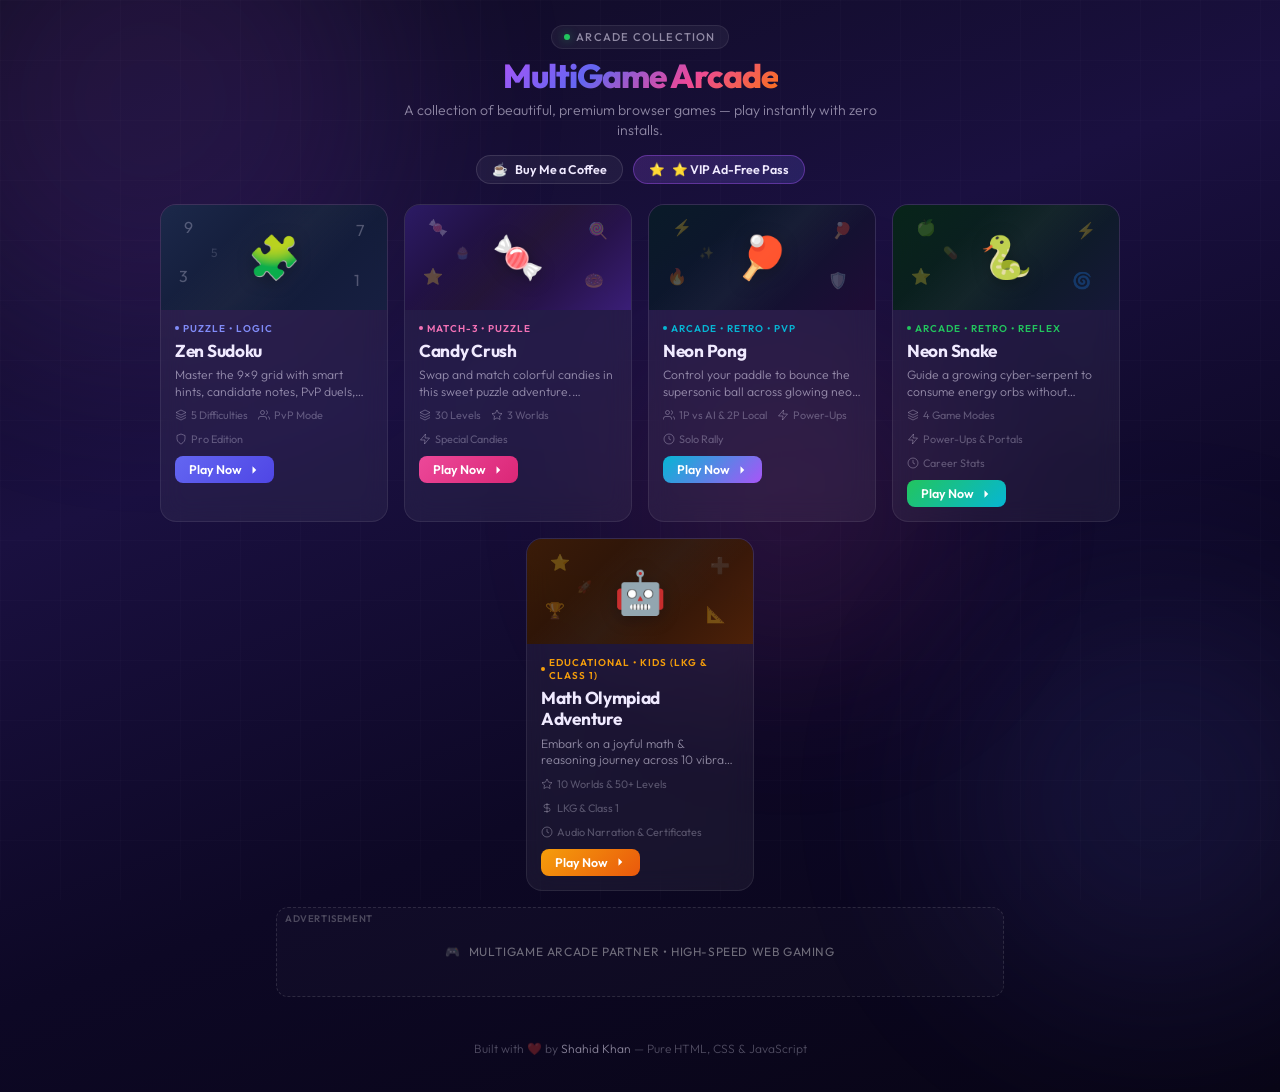
==== commit a09b5d88: "feat: add math-olympiad game and shared arcade fullscreen and monetization utilities" ====
--- a/index.html
+++ b/index.html
@@ -9,6 +9,7 @@
   <link rel="preconnect" href="https://fonts.googleapis.com">
   <link rel="preconnect" href="https://fonts.gstatic.com" crossorigin>
   <link href="https://fonts.googleapis.com/css2?family=Outfit:wght@300;400;500;600;700;800&family=Fredoka:wght@400;500;600;700&display=swap" rel="stylesheet">
+  <link rel="stylesheet" href="shared/arcade-ads.css" />
 
   <style>
     /* ============= Reset & Base ============= */
@@ -246,6 +247,10 @@
 
     .card-snake .card-preview-bg {
       background: linear-gradient(135deg, #052614 0%, #081d1e 50%, #151838 100%);
+    }
+
+    .card-olympiad .card-preview-bg {
+      background: linear-gradient(135deg, #3d1c02 0%, #2b1202 50%, #522204 100%);
     }
 
     .card-preview-icon {
@@ -405,6 +410,7 @@
     .card-candy { --card-glow: rgba(236, 72, 153, 0.15); --tag-color: #f472b6; --play-bg: linear-gradient(135deg, #ec4899, #db2777); }
     .card-pong { --card-glow: rgba(6, 182, 212, 0.2); --tag-color: #06b6d4; --play-bg: linear-gradient(135deg, #06b6d4, #a855f7); }
     .card-snake { --card-glow: rgba(34, 197, 94, 0.2); --tag-color: #22c55e; --play-bg: linear-gradient(135deg, #22c55e, #06b6d4); }
+    .card-olympiad { --card-glow: rgba(245, 158, 11, 0.25); --tag-color: #f59e0b; --play-bg: linear-gradient(135deg, #f59e0b, #ea580c); }
 
     /* ============= Footer ============= */
     .footer {
@@ -551,6 +557,51 @@
       }
     }
 
+    .header-monetization-row {
+      display: flex;
+      align-items: center;
+      justify-content: center;
+      gap: 10px;
+      margin-top: 14px;
+      flex-wrap: wrap;
+    }
+
+    .monetize-pill {
+      display: inline-flex;
+      align-items: center;
+      gap: 7px;
+      background: rgba(255, 255, 255, 0.05);
+      border: 1px solid rgba(255, 255, 255, 0.12);
+      border-radius: 999px;
+      padding: 6px 15px;
+      font-size: 0.78rem;
+      font-weight: 600;
+      color: var(--text);
+      text-decoration: none;
+      cursor: pointer;
+      transition: all 0.25s var(--ease);
+      font-family: var(--font);
+    }
+
+    .monetize-pill:hover {
+      background: rgba(255, 255, 255, 0.12);
+      transform: translateY(-1px);
+    }
+
+    .pill-coffee:hover {
+      border-color: rgba(251, 191, 36, 0.5);
+      box-shadow: 0 4px 14px rgba(251, 191, 36, 0.25);
+    }
+
+    .pill-vip {
+      background: linear-gradient(135deg, rgba(168, 85, 247, 0.2), rgba(99, 102, 241, 0.2));
+      border-color: rgba(168, 85, 247, 0.4);
+    }
+
+    .pill-vip:hover {
+      box-shadow: 0 4px 14px rgba(168, 85, 247, 0.35);
+    }
+
     @media (prefers-reduced-motion: reduce) {
       *, *::before, *::after {
         animation-duration: 0.01ms !important;
@@ -559,7 +610,7 @@
     }
   </style>
 </head>
-<body>
+<body data-arcade-portal="true">
 
   <!-- Ambient background -->
   <div class="ambient-orb orb-1" aria-hidden="true"></div>
@@ -575,7 +626,18 @@
         <span>Arcade Collection</span>
       </div>
       <h1><span class="gradient-text">MultiGame Arcade</span></h1>
-      <p>A collection of beautiful, premium browser games — no downloads, no ads, just pure fun.</p>
+      <p>A collection of beautiful, premium browser games — play instantly with zero installs.</p>
+      
+      <div class="header-monetization-row">
+        <a href="https://buymeacoffee.com" target="_blank" rel="noopener" class="monetize-pill pill-coffee" id="btn-coffee">
+          <span>☕</span>
+          <span>Buy Me a Coffee</span>
+        </a>
+        <button class="monetize-pill pill-vip" id="btn-vip-pass">
+          <span>⭐</span>
+          <span id="vip-pass-text">VIP Ad-Free Pass</span>
+        </button>
+      </div>
     </header>
 
     <!-- Game Cards -->
@@ -725,6 +787,50 @@
         </div>
       </a>
 
+      <!-- Math Olympiad Adventure -->
+      <a href="math-olympiad/" class="game-card card-olympiad" id="card-olympiad">
+        <div class="card-preview">
+          <div class="card-preview-bg"></div>
+          <span class="card-decor">⭐</span>
+          <span class="card-decor">🏆</span>
+          <span class="card-decor">➕</span>
+          <span class="card-decor">📐</span>
+          <span class="card-decor">🚀</span>
+          <div class="card-preview-icon">🤖</div>
+        </div>
+        <div class="card-body">
+          <span class="card-tag"><span class="tag-dot"></span> Educational • Kids (LKG & Class 1)</span>
+          <h2 class="card-title">Math Olympiad Adventure</h2>
+          <p class="card-desc">Embark on a joyful math & reasoning journey across 10 vibrant worlds. Features voice narration, animated mascots, 250+ challenges, daily quests, and official printable certificates.</p>
+          <div class="card-meta">
+            <span class="meta-item">
+              <svg viewBox="0 0 24 24"><polygon points="12 2 15.09 8.26 22 9.27 17 14.14 18.18 21.02 12 17.77 5.82 21.02 7 14.14 2 9.27 8.91 8.26 12 2"/></svg>
+              10 Worlds & 50+ Levels
+            </span>
+            <span class="meta-item">
+              <svg viewBox="0 0 24 24"><path d="M12 2v20M17 5H9.5a3.5 3.5 0 0 0 0 7h5a3.5 3.5 0 0 1 0 7H6"/></svg>
+              LKG & Class 1
+            </span>
+            <span class="meta-item">
+              <svg viewBox="0 0 24 24"><circle cx="12" cy="12" r="10"/><path d="M12 6v6l4 2"/></svg>
+              Audio Narration & Certificates
+            </span>
+          </div>
+          <div class="card-play">
+            Play Now
+            <svg viewBox="0 0 16 16"><path d="M6 3l5 5-5 5V3z"/></svg>
+          </div>
+        </div>
+      </a>
+
+    </div>
+
+    <!-- Responsive Banner Slot -->
+    <div class="arcade-banner-slot" id="arcade-home-banner">
+      <div style="display: flex; align-items: center; gap: 8px;">
+        <span>🎮</span>
+        <span>MultiGame Arcade Partner • High-Speed Web Gaming</span>
+      </div>
     </div>
 
     <!-- Footer -->
@@ -733,5 +839,54 @@
     </footer>
   </div>
 
+  <!-- VIP Pass Modal -->
+  <div id="modal-vip" class="arcade-reward-prompt-modal hidden">
+    <div class="arcade-reward-card">
+      <div class="arcade-reward-icon">⭐</div>
+      <h3 class="arcade-reward-title">MultiGame VIP Pass</h3>
+      <p class="arcade-reward-desc">Enjoy an ad-free arcade experience, unlimited Sudoku hints, and instant bonus revives across all games.</p>
+      <div class="arcade-reward-actions">
+        <button class="arcade-reward-btn-watch" id="btn-toggle-vip">⭐ Toggle VIP Mode</button>
+        <button class="arcade-reward-btn-cancel" id="btn-close-vip">Close</button>
+      </div>
+    </div>
+  </div>
+
+  <script src="shared/arcade-ads.js"></script>
+  <script src="shared/arcade-fullscreen.js"></script>
+  <script>
+    (function () {
+      const btnVip = document.getElementById('btn-vip-pass');
+      const modalVip = document.getElementById('modal-vip');
+      const btnCloseVip = document.getElementById('btn-close-vip');
+      const btnToggleVip = document.getElementById('btn-toggle-vip');
+      const vipText = document.getElementById('vip-pass-text');
+
+      function updateVipUI() {
+        const isVip = window.ArcadeAds && window.ArcadeAds.isAdFree();
+        if (vipText) vipText.textContent = isVip ? '⭐ VIP Active (Ad-Free)' : '⭐ VIP Ad-Free Pass';
+        if (btnToggleVip) btnToggleVip.textContent = isVip ? 'Disable VIP (Enable Ads)' : '⭐ Activate Free VIP Preview';
+      }
+
+      btnVip?.addEventListener('click', () => {
+        updateVipUI();
+        modalVip?.classList.remove('hidden');
+      });
+
+      btnCloseVip?.addEventListener('click', () => {
+        modalVip?.classList.add('hidden');
+      });
+
+      btnToggleVip?.addEventListener('click', () => {
+        if (window.ArcadeAds) {
+          const current = window.ArcadeAds.isAdFree();
+          window.ArcadeAds.setAdFree(!current);
+          updateVipUI();
+        }
+      });
+
+      updateVipUI();
+    })();
+  </script>
 </body>
 </html>
--- a/shared/arcade-ads.css
+++ b/shared/arcade-ads.css
@@ -0,0 +1,378 @@
+/* ==========================================================================
+   MultiGame Arcade — Unified Ads & Monetization Stylesheet
+   ========================================================================== */
+
+:root {
+  --ad-overlay-bg: rgba(7, 8, 18, 0.94);
+  --ad-accent: #a855f7;
+  --ad-accent-glow: rgba(168, 85, 247, 0.35);
+  --ad-gold: #fbbf24;
+  --ad-text: #f3f4f6;
+  --ad-muted: #9ca3af;
+}
+
+/* Simulated Ad Modal Overlay */
+.arcade-ad-overlay {
+  position: fixed;
+  inset: 0;
+  z-index: 999999;
+  background: var(--ad-overlay-bg);
+  backdrop-filter: blur(12px);
+  -webkit-backdrop-filter: blur(12px);
+  display: flex;
+  align-items: center;
+  justify-content: center;
+  padding: 16px;
+  animation: adFadeIn 0.25s ease-out forwards;
+  font-family: 'Outfit', -apple-system, BlinkMacSystemFont, sans-serif;
+  color: var(--ad-text);
+  user-select: none;
+  -webkit-user-select: none;
+}
+
+.arcade-ad-overlay.hidden {
+  display: none !important;
+}
+
+@keyframes adFadeIn {
+  from { opacity: 0; transform: scale(0.98); }
+  to { opacity: 1; transform: scale(1); }
+}
+
+.arcade-ad-container {
+  position: relative;
+  width: 100%;
+  max-width: 520px;
+  background: linear-gradient(170deg, #18192e 0%, #0d0e1c 100%);
+  border: 1px solid rgba(255, 255, 255, 0.12);
+  border-radius: 20px;
+  box-shadow: 0 25px 60px -15px rgba(0, 0, 0, 0.7), 0 0 40px var(--ad-accent-glow);
+  overflow: hidden;
+  display: flex;
+  flex-direction: column;
+}
+
+/* Header with Badge & Timer */
+.arcade-ad-header {
+  display: flex;
+  align-items: center;
+  justify-content: space-between;
+  padding: 14px 18px;
+  background: rgba(255, 255, 255, 0.03);
+  border-bottom: 1px solid rgba(255, 255, 255, 0.06);
+}
+
+.arcade-ad-badge {
+  display: inline-flex;
+  align-items: center;
+  gap: 6px;
+  font-size: 0.75rem;
+  font-weight: 700;
+  letter-spacing: 0.06em;
+  text-transform: uppercase;
+  color: var(--ad-accent);
+  background: rgba(168, 85, 247, 0.12);
+  border: 1px solid rgba(168, 85, 247, 0.3);
+  padding: 4px 10px;
+  border-radius: 999px;
+}
+
+.arcade-ad-badge.rewarded {
+  color: var(--ad-gold);
+  background: rgba(251, 191, 36, 0.12);
+  border-color: rgba(251, 191, 36, 0.3);
+}
+
+.arcade-ad-timer {
+  font-size: 0.85rem;
+  font-weight: 600;
+  color: var(--ad-muted);
+  display: flex;
+  align-items: center;
+  gap: 6px;
+}
+
+.arcade-ad-timer strong {
+  color: #fff;
+  font-variant-numeric: tabular-nums;
+}
+
+/* Ad Body / Video Player Simulation */
+.arcade-ad-video-screen {
+  position: relative;
+  aspect-ratio: 16 / 9;
+  background: radial-gradient(circle at center, #26194a 0%, #0c0919 100%);
+  display: flex;
+  flex-direction: column;
+  align-items: center;
+  justify-content: center;
+  text-align: center;
+  padding: 24px;
+  overflow: hidden;
+}
+
+.arcade-ad-pulse-ring {
+  position: absolute;
+  width: 140px;
+  height: 140px;
+  border-radius: 50%;
+  border: 2px dashed rgba(168, 85, 247, 0.35);
+  animation: adRotate 12s linear infinite;
+}
+
+@keyframes adRotate {
+  from { transform: rotate(0deg); }
+  to { transform: rotate(360deg); }
+}
+
+.arcade-ad-icon {
+  font-size: 3.2rem;
+  margin-bottom: 12px;
+  filter: drop-shadow(0 6px 16px var(--ad-accent-glow));
+  animation: adBounce 2s ease-in-out infinite;
+}
+
+@keyframes adBounce {
+  0%, 100% { transform: translateY(0); }
+  50% { transform: translateY(-8px); }
+}
+
+.arcade-ad-title {
+  font-size: 1.15rem;
+  font-weight: 700;
+  color: #fff;
+  margin-bottom: 6px;
+  letter-spacing: -0.01em;
+}
+
+.arcade-ad-subtitle {
+  font-size: 0.82rem;
+  color: var(--ad-muted);
+  max-width: 320px;
+  line-height: 1.4;
+}
+
+/* Progress bar along bottom of video */
+.arcade-ad-progress-bar {
+  position: absolute;
+  bottom: 0;
+  left: 0;
+  height: 4px;
+  background: linear-gradient(90deg, #6366f1, #a855f7, #ec4899);
+  width: 0%;
+  transition: width 0.1s linear;
+}
+
+/* Footer / Action Controls */
+.arcade-ad-footer {
+  padding: 14px 18px;
+  display: flex;
+  align-items: center;
+  justify-content: space-between;
+  background: rgba(255, 255, 255, 0.02);
+}
+
+.arcade-ad-sponsor-info {
+  font-size: 0.72rem;
+  color: var(--ad-muted);
+}
+
+.arcade-ad-btn-skip,
+.arcade-ad-btn-close {
+  background: rgba(255, 255, 255, 0.08);
+  border: 1px solid rgba(255, 255, 255, 0.15);
+  color: #fff;
+  font-size: 0.82rem;
+  font-weight: 600;
+  padding: 8px 18px;
+  border-radius: 999px;
+  cursor: pointer;
+  transition: all 0.2s ease;
+  font-family: inherit;
+}
+
+.arcade-ad-btn-skip:disabled {
+  opacity: 0.4;
+  cursor: not-allowed;
+}
+
+.arcade-ad-btn-skip:not(:disabled):hover,
+.arcade-ad-btn-close:hover {
+  background: rgba(255, 255, 255, 0.18);
+  transform: translateY(-1px);
+}
+
+.arcade-ad-btn-claim {
+  background: linear-gradient(135deg, #10b981, #059669);
+  color: #fff;
+  border: none;
+  font-size: 0.86rem;
+  font-weight: 700;
+  padding: 9px 20px;
+  border-radius: 999px;
+  cursor: pointer;
+  box-shadow: 0 4px 14px rgba(16, 185, 129, 0.4);
+  animation: adClaimGlow 1.6s ease-in-out infinite alternate;
+}
+
+@keyframes adClaimGlow {
+  from { box-shadow: 0 4px 14px rgba(16, 185, 129, 0.4); }
+  to { box-shadow: 0 6px 22px rgba(16, 185, 129, 0.7); }
+}
+
+/* Rewarded Prompt Dialog (e.g., "Out of Moves" or "Need 3 Hints") */
+.arcade-reward-prompt-modal {
+  position: fixed;
+  inset: 0;
+  z-index: 999990;
+  background: rgba(5, 6, 14, 0.85);
+  backdrop-filter: blur(8px);
+  -webkit-backdrop-filter: blur(8px);
+  display: flex;
+  align-items: center;
+  justify-content: center;
+  padding: 16px;
+  font-family: 'Outfit', sans-serif;
+  animation: adFadeIn 0.2s ease-out;
+}
+
+.arcade-reward-prompt-modal.hidden {
+  display: none !important;
+}
+
+.arcade-reward-card {
+  width: 100%;
+  max-width: 400px;
+  background: linear-gradient(170deg, #1f1a3a 0%, #110e24 100%);
+  border: 1px solid rgba(236, 72, 153, 0.3);
+  box-shadow: 0 20px 50px rgba(0, 0, 0, 0.6), 0 0 30px rgba(236, 72, 153, 0.2);
+  border-radius: 24px;
+  padding: 26px 22px;
+  text-align: center;
+  color: #fff;
+}
+
+.arcade-reward-icon {
+  font-size: 3rem;
+  margin-bottom: 12px;
+  display: inline-block;
+}
+
+.arcade-reward-title {
+  font-size: 1.3rem;
+  font-weight: 700;
+  margin-bottom: 8px;
+  color: #fff;
+}
+
+.arcade-reward-desc {
+  font-size: 0.88rem;
+  color: rgba(255, 255, 255, 0.75);
+  line-height: 1.45;
+  margin-bottom: 22px;
+}
+
+.arcade-reward-actions {
+  display: flex;
+  flex-direction: column;
+  gap: 10px;
+}
+
+.arcade-reward-btn-watch {
+  background: linear-gradient(135deg, #a855f7 0%, #ec4899 100%);
+  border: none;
+  color: #fff;
+  font-weight: 700;
+  font-size: 0.95rem;
+  padding: 12px 20px;
+  border-radius: 14px;
+  cursor: pointer;
+  display: flex;
+  align-items: center;
+  justify-content: center;
+  gap: 8px;
+  transition: all 0.2s ease;
+  box-shadow: 0 6px 20px rgba(236, 72, 153, 0.35);
+}
+
+.arcade-reward-btn-watch:hover {
+  transform: translateY(-2px);
+  box-shadow: 0 8px 25px rgba(236, 72, 153, 0.5);
+}
+
+.arcade-reward-btn-cancel {
+  background: transparent;
+  border: none;
+  color: rgba(255, 255, 255, 0.55);
+  font-size: 0.82rem;
+  padding: 8px;
+  cursor: pointer;
+}
+
+.arcade-reward-btn-cancel:hover {
+  color: #fff;
+}
+
+/* Rewarded Success Toast */
+.arcade-toast-reward {
+  position: fixed;
+  top: 24px;
+  left: 50%;
+  transform: translateX(-50%) translateY(-20px);
+  z-index: 1000000;
+  background: linear-gradient(135deg, #10b981, #059669);
+  color: #fff;
+  padding: 10px 22px;
+  border-radius: 999px;
+  font-size: 0.88rem;
+  font-weight: 700;
+  box-shadow: 0 8px 24px rgba(16, 185, 129, 0.45);
+  display: flex;
+  align-items: center;
+  gap: 8px;
+  opacity: 0;
+  pointer-events: none;
+  transition: all 0.3s cubic-bezier(0.34, 1.56, 0.64, 1);
+}
+
+.arcade-toast-reward.show {
+  opacity: 1;
+  transform: translateX(-50%) translateY(0);
+}
+
+/* Banner Ads Container Placeholder */
+.arcade-banner-slot {
+  width: 100%;
+  max-width: 728px;
+  min-height: 90px;
+  margin: 16px auto;
+  background: rgba(255, 255, 255, 0.02);
+  border: 1px dashed rgba(255, 255, 255, 0.12);
+  border-radius: 12px;
+  display: flex;
+  align-items: center;
+  justify-content: center;
+  position: relative;
+  overflow: hidden;
+  color: rgba(255, 255, 255, 0.4);
+  font-size: 0.75rem;
+  letter-spacing: 0.05em;
+  text-transform: uppercase;
+}
+
+.arcade-banner-slot::before {
+  content: 'ADVERTISEMENT';
+  position: absolute;
+  top: 4px;
+  left: 8px;
+  font-size: 0.6rem;
+  color: rgba(255, 255, 255, 0.25);
+  font-weight: 600;
+}
+
+@media (max-width: 768px) {
+  .arcade-banner-slot {
+    max-width: 320px;
+    min-height: 50px;
+  }
+}
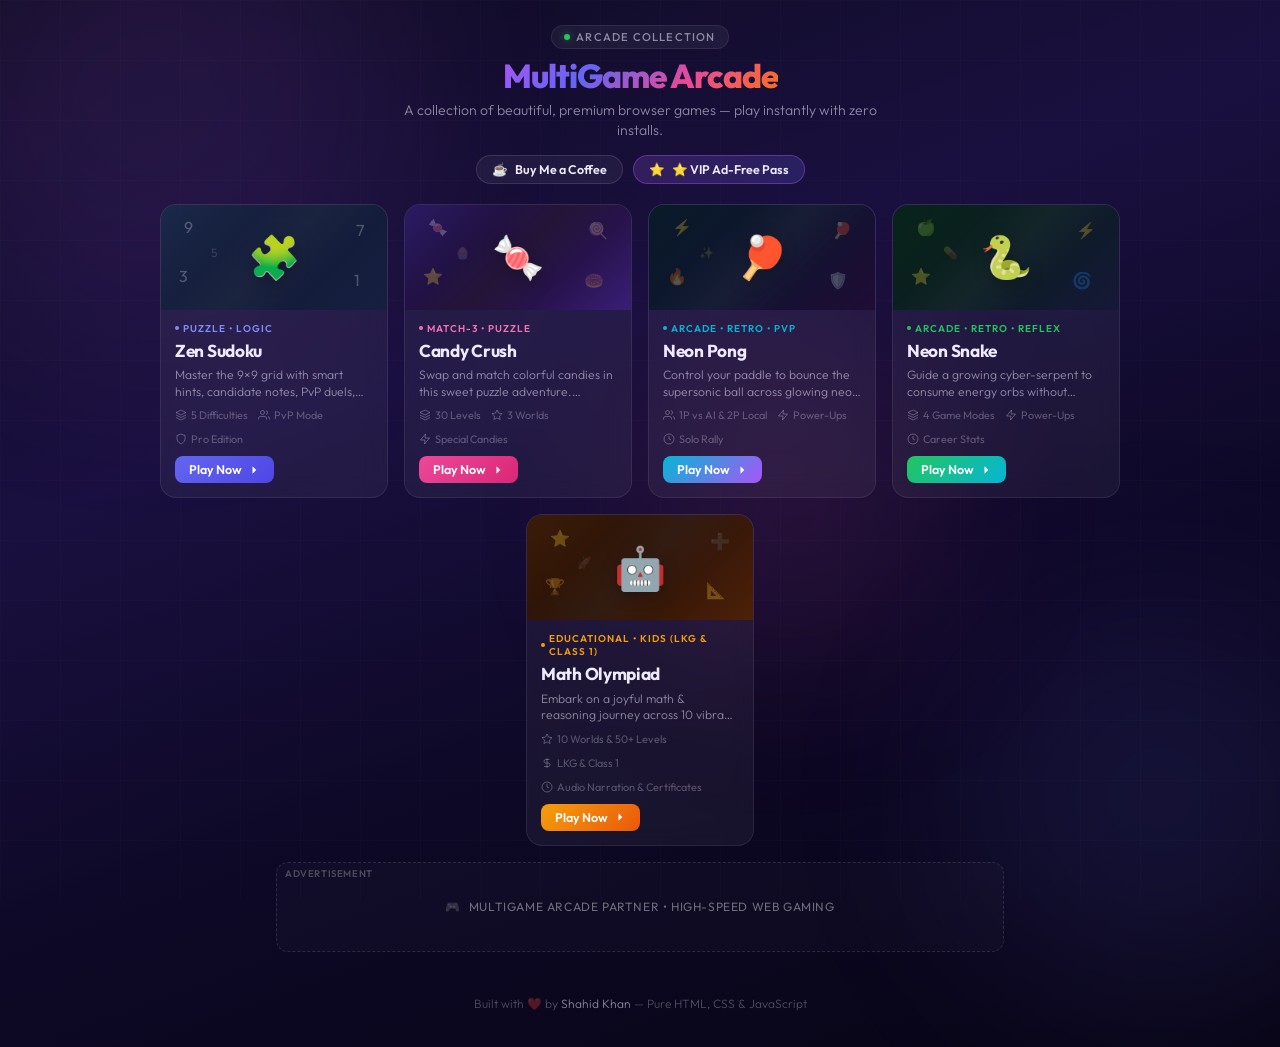
==== commit b97c7102: "feat: add fullscreen toggle controls and improve fullscreen management across games" ====
--- a/index.html
+++ b/index.html
@@ -1,19 +1,29 @@
 <!DOCTYPE html>
 <html lang="en">
+
 <head>
   <meta charset="UTF-8" />
   <meta name="viewport" content="width=device-width, initial-scale=1.0" />
-  <meta name="description" content="MultiGame Arcade — Choose from a collection of beautiful, premium browser games including Zen Sudoku, Candy Crush, Neon Pong, and Neon Snake." />
+  <meta name="description"
+    content="MultiGame Arcade — Choose from a collection of beautiful, premium browser games including Zen Sudoku, Candy Crush, Neon Pong, and Neon Snake." />
   <title>MultiGame Arcade — Play Premium Browser Games</title>
 
   <link rel="preconnect" href="https://fonts.googleapis.com">
   <link rel="preconnect" href="https://fonts.gstatic.com" crossorigin>
-  <link href="https://fonts.googleapis.com/css2?family=Outfit:wght@300;400;500;600;700;800&family=Fredoka:wght@400;500;600;700&display=swap" rel="stylesheet">
+  <link
+    href="https://fonts.googleapis.com/css2?family=Outfit:wght@300;400;500;600;700;800&family=Fredoka:wght@400;500;600;700&display=swap"
+    rel="stylesheet">
   <link rel="stylesheet" href="shared/arcade-ads.css" />
 
   <style>
     /* ============= Reset & Base ============= */
-    *, *::before, *::after { margin: 0; padding: 0; box-sizing: border-box; }
+    *,
+    *::before,
+    *::after {
+      margin: 0;
+      padding: 0;
+      box-sizing: border-box;
+    }
 
     :root {
       --bg-deep: #0a0a1a;
@@ -33,7 +43,10 @@
       --ease-bounce: cubic-bezier(0.34, 1.56, 0.64, 1);
     }
 
-    html { font-size: 16px; -webkit-text-size-adjust: 100%; }
+    html {
+      font-size: 16px;
+      -webkit-text-size-adjust: 100%;
+    }
 
     body {
       font-family: var(--font);
@@ -60,31 +73,48 @@
     }
 
     .orb-1 {
-      width: 500px; height: 500px;
+      width: 500px;
+      height: 500px;
       background: var(--accent-1);
-      top: -150px; left: -100px;
+      top: -150px;
+      left: -100px;
       animation-delay: 0s;
     }
 
     .orb-2 {
-      width: 400px; height: 400px;
+      width: 400px;
+      height: 400px;
       background: var(--accent-2);
-      bottom: -100px; right: -80px;
+      bottom: -100px;
+      right: -80px;
       animation-delay: -8s;
     }
 
     .orb-3 {
-      width: 300px; height: 300px;
+      width: 300px;
+      height: 300px;
       background: var(--accent-3);
-      top: 40%; left: 50%;
+      top: 40%;
+      left: 50%;
       animation-delay: -14s;
     }
 
     @keyframes orbFloat {
-      0% { transform: translate(0, 0) scale(1); }
-      33% { transform: translate(30px, -20px) scale(1.05); }
-      66% { transform: translate(-20px, 15px) scale(0.95); }
-      100% { transform: translate(10px, -10px) scale(1.02); }
+      0% {
+        transform: translate(0, 0) scale(1);
+      }
+
+      33% {
+        transform: translate(30px, -20px) scale(1.05);
+      }
+
+      66% {
+        transform: translate(-20px, 15px) scale(0.95);
+      }
+
+      100% {
+        transform: translate(10px, -10px) scale(1.02);
+      }
     }
 
     /* Grid pattern overlay */
@@ -92,8 +122,8 @@
       position: fixed;
       inset: 0;
       background-image:
-        linear-gradient(rgba(255,255,255,0.015) 1px, transparent 1px),
-        linear-gradient(90deg, rgba(255,255,255,0.015) 1px, transparent 1px);
+        linear-gradient(rgba(255, 255, 255, 0.015) 1px, transparent 1px),
+        linear-gradient(90deg, rgba(255, 255, 255, 0.015) 1px, transparent 1px);
       background-size: 60px 60px;
       pointer-events: none;
       z-index: 0;
@@ -135,7 +165,8 @@
     }
 
     .header-badge .dot {
-      width: 6px; height: 6px;
+      width: 6px;
+      height: 6px;
       background: #22c55e;
       border-radius: 50%;
       box-shadow: 0 0 8px rgba(34, 197, 94, 0.5);
@@ -143,8 +174,17 @@
     }
 
     @keyframes dotPulse {
-      0%, 100% { opacity: 1; transform: scale(1); }
-      50% { opacity: 0.6; transform: scale(0.8); }
+
+      0%,
+      100% {
+        opacity: 1;
+        transform: scale(1);
+      }
+
+      50% {
+        opacity: 0.6;
+        transform: scale(0.8);
+      }
     }
 
     .header h1 {
@@ -258,7 +298,7 @@
       z-index: 2;
       font-size: 42px;
       line-height: 1;
-      filter: drop-shadow(0 3px 8px rgba(0,0,0,0.35));
+      filter: drop-shadow(0 3px 8px rgba(0, 0, 0, 0.35));
       transition: transform 0.35s var(--ease-bounce);
     }
 
@@ -276,15 +316,46 @@
       z-index: 1;
     }
 
-    .card-decor:nth-child(2) { top: 12%; left: 10%; animation-delay: -1s; }
-    .card-decor:nth-child(3) { top: 58%; left: 8%; animation-delay: -3s; }
-    .card-decor:nth-child(4) { top: 15%; right: 10%; animation-delay: -2s; }
-    .card-decor:nth-child(5) { top: 62%; right: 12%; animation-delay: -4s; }
-    .card-decor:nth-child(6) { top: 38%; left: 22%; animation-delay: -0.5s; font-size: 12px; opacity: 0.15; }
+    .card-decor:nth-child(2) {
+      top: 12%;
+      left: 10%;
+      animation-delay: -1s;
+    }
+
+    .card-decor:nth-child(3) {
+      top: 58%;
+      left: 8%;
+      animation-delay: -3s;
+    }
+
+    .card-decor:nth-child(4) {
+      top: 15%;
+      right: 10%;
+      animation-delay: -2s;
+    }
+
+    .card-decor:nth-child(5) {
+      top: 62%;
+      right: 12%;
+      animation-delay: -4s;
+    }
+
+    .card-decor:nth-child(6) {
+      top: 38%;
+      left: 22%;
+      animation-delay: -0.5s;
+      font-size: 12px;
+      opacity: 0.15;
+    }
 
     @keyframes decorFloat {
-      0% { transform: translateY(0) rotate(0deg); }
-      100% { transform: translateY(-8px) rotate(12deg); }
+      0% {
+        transform: translateY(0) rotate(0deg);
+      }
+
+      100% {
+        transform: translateY(-8px) rotate(12deg);
+      }
     }
 
     /* Shimmer overlay on preview */
@@ -292,12 +363,10 @@
       content: '';
       position: absolute;
       inset: 0;
-      background: linear-gradient(
-        135deg,
-        transparent 30%,
-        rgba(255, 255, 255, 0.04) 50%,
-        transparent 70%
-      );
+      background: linear-gradient(135deg,
+          transparent 30%,
+          rgba(255, 255, 255, 0.04) 50%,
+          transparent 70%);
       z-index: 3;
     }
 
@@ -323,7 +392,8 @@
     }
 
     .card-tag .tag-dot {
-      width: 4px; height: 4px;
+      width: 4px;
+      height: 4px;
       border-radius: 50%;
       background: currentColor;
     }
@@ -364,7 +434,8 @@
     }
 
     .meta-item svg {
-      width: 12px; height: 12px;
+      width: 12px;
+      height: 12px;
       stroke: currentColor;
       fill: none;
       stroke-width: 2;
@@ -388,11 +459,13 @@
       cursor: pointer;
       transition: all 0.25s var(--ease);
       width: fit-content;
-      pointer-events: none; /* Card click handles navigation */
+      pointer-events: none;
+      /* Card click handles navigation */
     }
 
     .card-play svg {
-      width: 12px; height: 12px;
+      width: 12px;
+      height: 12px;
       fill: currentColor;
       transition: transform 0.2s var(--ease);
     }
@@ -406,11 +479,35 @@
     }
 
     /* Card-specific glow colors */
-    .card-sudoku { --card-glow: rgba(99, 102, 241, 0.15); --tag-color: #818cf8; --play-bg: linear-gradient(135deg, #6366f1, #4f46e5); }
-    .card-candy { --card-glow: rgba(236, 72, 153, 0.15); --tag-color: #f472b6; --play-bg: linear-gradient(135deg, #ec4899, #db2777); }
-    .card-pong { --card-glow: rgba(6, 182, 212, 0.2); --tag-color: #06b6d4; --play-bg: linear-gradient(135deg, #06b6d4, #a855f7); }
-    .card-snake { --card-glow: rgba(34, 197, 94, 0.2); --tag-color: #22c55e; --play-bg: linear-gradient(135deg, #22c55e, #06b6d4); }
-    .card-olympiad { --card-glow: rgba(245, 158, 11, 0.25); --tag-color: #f59e0b; --play-bg: linear-gradient(135deg, #f59e0b, #ea580c); }
+    .card-sudoku {
+      --card-glow: rgba(99, 102, 241, 0.15);
+      --tag-color: #818cf8;
+      --play-bg: linear-gradient(135deg, #6366f1, #4f46e5);
+    }
+
+    .card-candy {
+      --card-glow: rgba(236, 72, 153, 0.15);
+      --tag-color: #f472b6;
+      --play-bg: linear-gradient(135deg, #ec4899, #db2777);
+    }
+
+    .card-pong {
+      --card-glow: rgba(6, 182, 212, 0.2);
+      --tag-color: #06b6d4;
+      --play-bg: linear-gradient(135deg, #06b6d4, #a855f7);
+    }
+
+    .card-snake {
+      --card-glow: rgba(34, 197, 94, 0.2);
+      --tag-color: #22c55e;
+      --play-bg: linear-gradient(135deg, #22c55e, #06b6d4);
+    }
+
+    .card-olympiad {
+      --card-glow: rgba(245, 158, 11, 0.25);
+      --tag-color: #f59e0b;
+      --play-bg: linear-gradient(135deg, #f59e0b, #ea580c);
+    }
 
     /* ============= Footer ============= */
     .footer {
@@ -438,13 +535,27 @@
       animation: cardReveal 0.5s var(--ease) forwards;
     }
 
-    .game-card:nth-child(1) { animation-delay: 0.08s; }
-    .game-card:nth-child(2) { animation-delay: 0.16s; }
-    .game-card:nth-child(3) { animation-delay: 0.24s; }
-    .game-card:nth-child(4) { animation-delay: 0.32s; }
+    .game-card:nth-child(1) {
+      animation-delay: 0.08s;
+    }
+
+    .game-card:nth-child(2) {
+      animation-delay: 0.16s;
+    }
+
+    .game-card:nth-child(3) {
+      animation-delay: 0.24s;
+    }
+
+    .game-card:nth-child(4) {
+      animation-delay: 0.32s;
+    }
 
     @keyframes cardReveal {
-      to { opacity: 1; transform: translateY(0); }
+      to {
+        opacity: 1;
+        transform: translateY(0);
+      }
     }
 
     .header {
@@ -454,7 +565,10 @@
     }
 
     @keyframes fadeUp {
-      to { opacity: 1; transform: translateY(0); }
+      to {
+        opacity: 1;
+        transform: translateY(0);
+      }
     }
 
     /* ============= Responsive Breakpoints ============= */
@@ -548,7 +662,8 @@
       }
 
       .card-play svg {
-        width: 10px; height: 10px;
+        width: 10px;
+        height: 10px;
       }
 
       .footer {
@@ -603,13 +718,17 @@
     }
 
     @media (prefers-reduced-motion: reduce) {
-      *, *::before, *::after {
+
+      *,
+      *::before,
+      *::after {
         animation-duration: 0.01ms !important;
         transition-duration: 0.01ms !important;
       }
     }
   </style>
 </head>
+
 <body data-arcade-portal="true">
 
   <!-- Ambient background -->
@@ -627,9 +746,10 @@
       </div>
       <h1><span class="gradient-text">MultiGame Arcade</span></h1>
       <p>A collection of beautiful, premium browser games — play instantly with zero installs.</p>
-      
+
       <div class="header-monetization-row">
-        <a href="https://buymeacoffee.com" target="_blank" rel="noopener" class="monetize-pill pill-coffee" id="btn-coffee">
+        <a href="https://buymeacoffee.com" target="_blank" rel="noopener" class="monetize-pill pill-coffee"
+          id="btn-coffee">
           <span>☕</span>
           <span>Buy Me a Coffee</span>
         </a>
@@ -657,24 +777,35 @@
         <div class="card-body">
           <span class="card-tag"><span class="tag-dot"></span> Puzzle • Logic</span>
           <h2 class="card-title">Zen Sudoku</h2>
-          <p class="card-desc">Master the 9×9 grid with smart hints, candidate notes, PvP duels, and 5 difficulty levels. Features ambient audio and career stats.</p>
+          <p class="card-desc">Master the 9×9 grid with smart hints, candidate notes, PvP duels, and 5 difficulty
+            levels. Features ambient audio and career stats.</p>
           <div class="card-meta">
             <span class="meta-item">
-              <svg viewBox="0 0 24 24"><path d="M12 2L2 7l10 5 10-5-10-5zM2 17l10 5 10-5M2 12l10 5 10-5"/></svg>
+              <svg viewBox="0 0 24 24">
+                <path d="M12 2L2 7l10 5 10-5-10-5zM2 17l10 5 10-5M2 12l10 5 10-5" />
+              </svg>
               5 Difficulties
             </span>
             <span class="meta-item">
-              <svg viewBox="0 0 24 24"><path d="M17 21v-2a4 4 0 00-4-4H5a4 4 0 00-4 4v2"/><circle cx="9" cy="7" r="4"/><path d="M23 21v-2a4 4 0 00-3-3.87M16 3.13a4 4 0 010 7.75"/></svg>
+              <svg viewBox="0 0 24 24">
+                <path d="M17 21v-2a4 4 0 00-4-4H5a4 4 0 00-4 4v2" />
+                <circle cx="9" cy="7" r="4" />
+                <path d="M23 21v-2a4 4 0 00-3-3.87M16 3.13a4 4 0 010 7.75" />
+              </svg>
               PvP Mode
             </span>
             <span class="meta-item">
-              <svg viewBox="0 0 24 24"><path d="M12 22s8-4 8-10V5l-8-3-8 3v7c0 6 8 10 8 10z"/></svg>
+              <svg viewBox="0 0 24 24">
+                <path d="M12 22s8-4 8-10V5l-8-3-8 3v7c0 6 8 10 8 10z" />
+              </svg>
               Pro Edition
             </span>
           </div>
           <div class="card-play">
             Play Now
-            <svg viewBox="0 0 16 16"><path d="M6 3l5 5-5 5V3z"/></svg>
+            <svg viewBox="0 0 16 16">
+              <path d="M6 3l5 5-5 5V3z" />
+            </svg>
           </div>
         </div>
       </a>
@@ -693,24 +824,34 @@
         <div class="card-body">
           <span class="card-tag"><span class="tag-dot"></span> Match-3 • Puzzle</span>
           <h2 class="card-title">Candy Crush</h2>
-          <p class="card-desc">Swap and match colorful candies in this sweet puzzle adventure. Cascade combos, special candies, and 30 levels of sugary fun.</p>
+          <p class="card-desc">Swap and match colorful candies in this sweet puzzle adventure. Cascade combos, special
+            candies, and 30 levels of sugary fun.</p>
           <div class="card-meta">
             <span class="meta-item">
-              <svg viewBox="0 0 24 24"><path d="M12 2L2 7l10 5 10-5-10-5zM2 17l10 5 10-5M2 12l10 5 10-5"/></svg>
+              <svg viewBox="0 0 24 24">
+                <path d="M12 2L2 7l10 5 10-5-10-5zM2 17l10 5 10-5M2 12l10 5 10-5" />
+              </svg>
               30 Levels
             </span>
             <span class="meta-item">
-              <svg viewBox="0 0 24 24"><polygon points="12 2 15.09 8.26 22 9.27 17 14.14 18.18 21.02 12 17.77 5.82 21.02 7 14.14 2 9.27 8.91 8.26 12 2"/></svg>
+              <svg viewBox="0 0 24 24">
+                <polygon
+                  points="12 2 15.09 8.26 22 9.27 17 14.14 18.18 21.02 12 17.77 5.82 21.02 7 14.14 2 9.27 8.91 8.26 12 2" />
+              </svg>
               3 Worlds
             </span>
             <span class="meta-item">
-              <svg viewBox="0 0 24 24"><path d="M13 2L3 14h9l-1 8 10-12h-9l1-8z"/></svg>
+              <svg viewBox="0 0 24 24">
+                <path d="M13 2L3 14h9l-1 8 10-12h-9l1-8z" />
+              </svg>
               Special Candies
             </span>
           </div>
           <div class="card-play">
             Play Now
-            <svg viewBox="0 0 16 16"><path d="M6 3l5 5-5 5V3z"/></svg>
+            <svg viewBox="0 0 16 16">
+              <path d="M6 3l5 5-5 5V3z" />
+            </svg>
           </div>
         </div>
       </a>
@@ -729,24 +870,36 @@
         <div class="card-body">
           <span class="card-tag"><span class="tag-dot"></span> Arcade • Retro • PvP</span>
           <h2 class="card-title">Neon Pong</h2>
-          <p class="card-desc">Control your paddle to bounce the supersonic ball across glowing neon arenas. Solo vs 4 AI difficulties, 2-player local battle, and solo target rally with power-ups.</p>
+          <p class="card-desc">Control your paddle to bounce the supersonic ball across glowing neon arenas. Solo vs 4
+            AI difficulties, 2-player local battle, and solo target rally with power-ups.</p>
           <div class="card-meta">
             <span class="meta-item">
-              <svg viewBox="0 0 24 24"><path d="M17 21v-2a4 4 0 00-4-4H5a4 4 0 00-4 4v2"/><circle cx="9" cy="7" r="4"/><path d="M23 21v-2a4 4 0 00-3-3.87M16 3.13a4 4 0 010 7.75"/></svg>
+              <svg viewBox="0 0 24 24">
+                <path d="M17 21v-2a4 4 0 00-4-4H5a4 4 0 00-4 4v2" />
+                <circle cx="9" cy="7" r="4" />
+                <path d="M23 21v-2a4 4 0 00-3-3.87M16 3.13a4 4 0 010 7.75" />
+              </svg>
               1P vs AI & 2P Local
             </span>
             <span class="meta-item">
-              <svg viewBox="0 0 24 24"><polygon points="13 2 3 14 12 14 11 22 21 10 12 10 13 2"/></svg>
+              <svg viewBox="0 0 24 24">
+                <polygon points="13 2 3 14 12 14 11 22 21 10 12 10 13 2" />
+              </svg>
               Power-Ups
             </span>
             <span class="meta-item">
-              <svg viewBox="0 0 24 24"><circle cx="12" cy="12" r="10"/><path d="M12 6v6l4 2"/></svg>
+              <svg viewBox="0 0 24 24">
+                <circle cx="12" cy="12" r="10" />
+                <path d="M12 6v6l4 2" />
+              </svg>
               Solo Rally
             </span>
           </div>
           <div class="card-play">
             Play Now
-            <svg viewBox="0 0 16 16"><path d="M6 3l5 5-5 5V3z"/></svg>
+            <svg viewBox="0 0 16 16">
+              <path d="M6 3l5 5-5 5V3z" />
+            </svg>
           </div>
         </div>
       </a>
@@ -765,24 +918,34 @@
         <div class="card-body">
           <span class="card-tag"><span class="tag-dot"></span> Arcade • Retro • Reflex</span>
           <h2 class="card-title">Neon Snake</h2>
-          <p class="card-desc">Guide a growing cyber-serpent to consume energy orbs without crashing into walls or itself. Features 4 game modes, power-ups, maze obstacles, and synthesized audio.</p>
+          <p class="card-desc">Guide a growing cyber-serpent to consume energy orbs without crashing into walls or
+            itself. Features 4 game modes, power-ups, maze obstacles, and synthesized audio.</p>
           <div class="card-meta">
             <span class="meta-item">
-              <svg viewBox="0 0 24 24"><path d="M12 2L2 7l10 5 10-5-10-5zM2 17l10 5 10-5M2 12l10 5 10-5"/></svg>
+              <svg viewBox="0 0 24 24">
+                <path d="M12 2L2 7l10 5 10-5-10-5zM2 17l10 5 10-5M2 12l10 5 10-5" />
+              </svg>
               4 Game Modes
             </span>
             <span class="meta-item">
-              <svg viewBox="0 0 24 24"><polygon points="13 2 3 14 12 14 11 22 21 10 12 10 13 2"/></svg>
-              Power-Ups & Portals
-            </span>
-            <span class="meta-item">
-              <svg viewBox="0 0 24 24"><circle cx="12" cy="12" r="10"/><path d="M12 6v6l4 2"/></svg>
+              <svg viewBox="0 0 24 24">
+                <polygon points="13 2 3 14 12 14 11 22 21 10 12 10 13 2" />
+              </svg>
+              Power-Ups
+            </span>
+            <span class="meta-item">
+              <svg viewBox="0 0 24 24">
+                <circle cx="12" cy="12" r="10" />
+                <path d="M12 6v6l4 2" />
+              </svg>
               Career Stats
             </span>
           </div>
           <div class="card-play">
             Play Now
-            <svg viewBox="0 0 16 16"><path d="M6 3l5 5-5 5V3z"/></svg>
+            <svg viewBox="0 0 16 16">
+              <path d="M6 3l5 5-5 5V3z" />
+            </svg>
           </div>
         </div>
       </a>
@@ -800,25 +963,36 @@
         </div>
         <div class="card-body">
           <span class="card-tag"><span class="tag-dot"></span> Educational • Kids (LKG & Class 1)</span>
-          <h2 class="card-title">Math Olympiad Adventure</h2>
-          <p class="card-desc">Embark on a joyful math & reasoning journey across 10 vibrant worlds. Features voice narration, animated mascots, 250+ challenges, daily quests, and official printable certificates.</p>
+          <h2 class="card-title">Math Olympiad</h2>
+          <p class="card-desc">Embark on a joyful math & reasoning journey across 10 vibrant worlds. Features voice
+            narration, animated mascots, 250+ challenges, daily quests, and official printable certificates.</p>
           <div class="card-meta">
             <span class="meta-item">
-              <svg viewBox="0 0 24 24"><polygon points="12 2 15.09 8.26 22 9.27 17 14.14 18.18 21.02 12 17.77 5.82 21.02 7 14.14 2 9.27 8.91 8.26 12 2"/></svg>
+              <svg viewBox="0 0 24 24">
+                <polygon
+                  points="12 2 15.09 8.26 22 9.27 17 14.14 18.18 21.02 12 17.77 5.82 21.02 7 14.14 2 9.27 8.91 8.26 12 2" />
+              </svg>
               10 Worlds & 50+ Levels
             </span>
             <span class="meta-item">
-              <svg viewBox="0 0 24 24"><path d="M12 2v20M17 5H9.5a3.5 3.5 0 0 0 0 7h5a3.5 3.5 0 0 1 0 7H6"/></svg>
+              <svg viewBox="0 0 24 24">
+                <path d="M12 2v20M17 5H9.5a3.5 3.5 0 0 0 0 7h5a3.5 3.5 0 0 1 0 7H6" />
+              </svg>
               LKG & Class 1
             </span>
             <span class="meta-item">
-              <svg viewBox="0 0 24 24"><circle cx="12" cy="12" r="10"/><path d="M12 6v6l4 2"/></svg>
+              <svg viewBox="0 0 24 24">
+                <circle cx="12" cy="12" r="10" />
+                <path d="M12 6v6l4 2" />
+              </svg>
               Audio Narration & Certificates
             </span>
           </div>
           <div class="card-play">
             Play Now
-            <svg viewBox="0 0 16 16"><path d="M6 3l5 5-5 5V3z"/></svg>
+            <svg viewBox="0 0 16 16">
+              <path d="M6 3l5 5-5 5V3z" />
+            </svg>
           </div>
         </div>
       </a>
@@ -835,7 +1009,8 @@
 
     <!-- Footer -->
     <footer class="footer">
-      <p>Built with ❤️ by <a href="https://github.com/TechyShahid" target="_blank">Shahid Khan</a> — Pure HTML, CSS & JavaScript</p>
+      <p>Built with ❤️ by <a href="https://github.com/TechyShahid" target="_blank">Shahid Khan</a> — Pure HTML, CSS &
+        JavaScript</p>
     </footer>
   </div>
 
@@ -844,7 +1019,8 @@
     <div class="arcade-reward-card">
       <div class="arcade-reward-icon">⭐</div>
       <h3 class="arcade-reward-title">MultiGame VIP Pass</h3>
-      <p class="arcade-reward-desc">Enjoy an ad-free arcade experience, unlimited Sudoku hints, and instant bonus revives across all games.</p>
+      <p class="arcade-reward-desc">Enjoy an ad-free arcade experience, unlimited Sudoku hints, and instant bonus
+        revives across all games.</p>
       <div class="arcade-reward-actions">
         <button class="arcade-reward-btn-watch" id="btn-toggle-vip">⭐ Toggle VIP Mode</button>
         <button class="arcade-reward-btn-cancel" id="btn-close-vip">Close</button>
@@ -889,4 +1065,5 @@
     })();
   </script>
 </body>
-</html>
+
+</html>
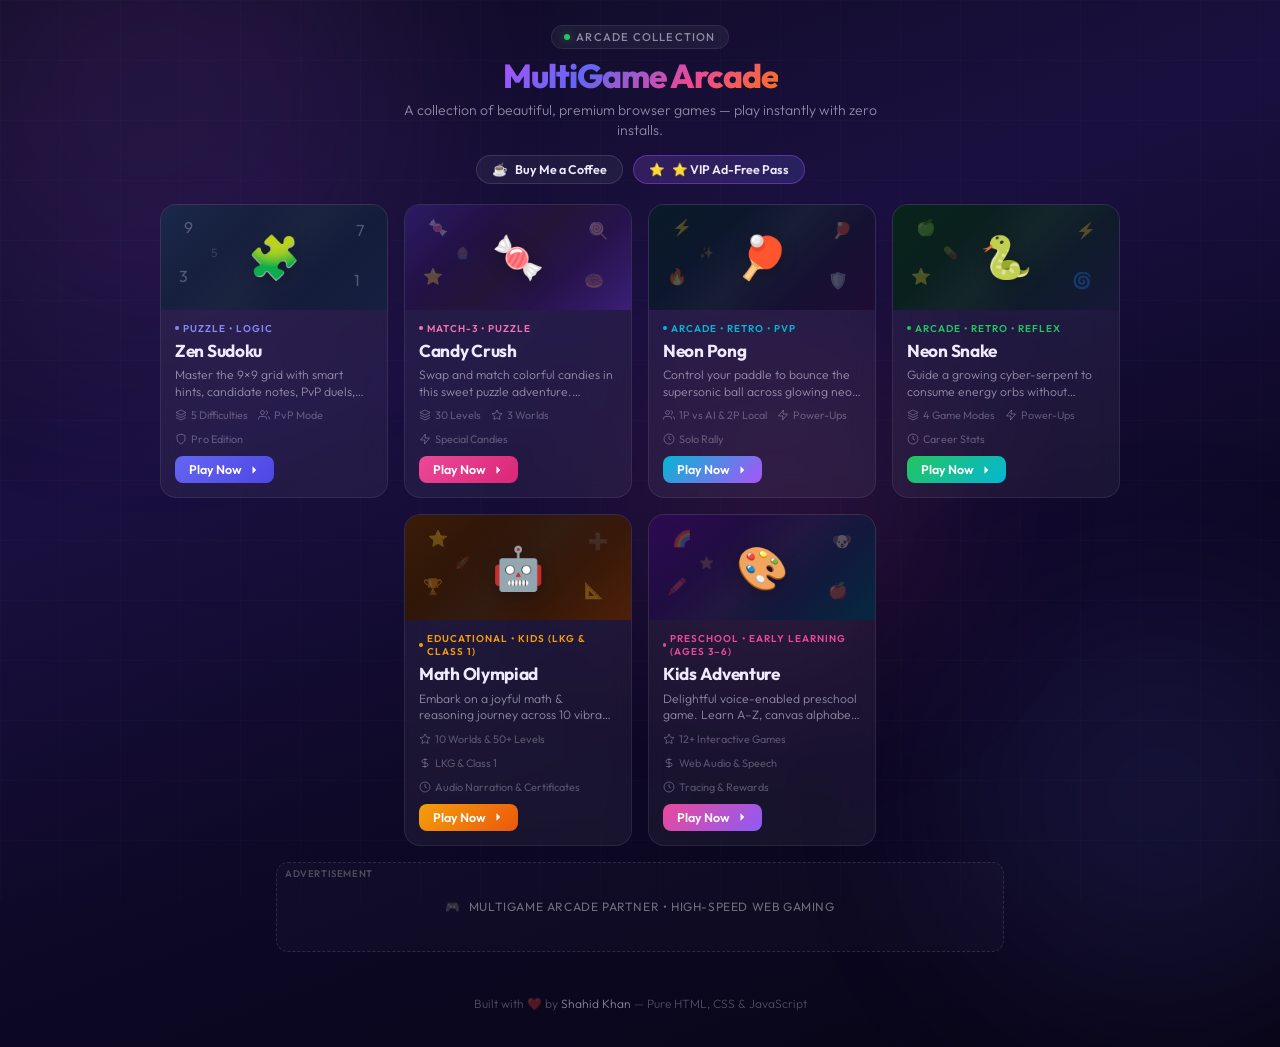
==== commit 0174b295: "feat: add Kids Learning Adventure preschool game module with interactive canvas tracing and audio" ====
--- a/index.html
+++ b/index.html
@@ -291,6 +291,10 @@
 
     .card-olympiad .card-preview-bg {
       background: linear-gradient(135deg, #3d1c02 0%, #2b1202 50%, #522204 100%);
+    }
+
+    .card-kids-learning .card-preview-bg {
+      background: linear-gradient(135deg, #2e0854 0%, #170d38 50%, #032b43 100%);
     }
 
     .card-preview-icon {
@@ -509,6 +513,12 @@
       --play-bg: linear-gradient(135deg, #f59e0b, #ea580c);
     }
 
+    .card-kids-learning {
+      --card-glow: rgba(236, 72, 153, 0.28);
+      --tag-color: #ec4899;
+      --play-bg: linear-gradient(135deg, #ec4899, #8b5cf6);
+    }
+
     /* ============= Footer ============= */
     .footer {
       margin-top: 28px;
@@ -997,6 +1007,51 @@
         </div>
       </a>
 
+      <!-- Kids Learning Adventure -->
+      <a href="kids-learning/" class="game-card card-kids-learning" id="card-kids-learning">
+        <div class="card-preview">
+          <div class="card-preview-bg"></div>
+          <span class="card-decor">🌈</span>
+          <span class="card-decor">🖍️</span>
+          <span class="card-decor">🐶</span>
+          <span class="card-decor">🍎</span>
+          <span class="card-decor">⭐</span>
+          <div class="card-preview-icon">🎨</div>
+        </div>
+        <div class="card-body">
+          <span class="card-tag"><span class="tag-dot"></span> Preschool • Early Learning (Ages 3–6)</span>
+          <h2 class="card-title">Kids Adventure</h2>
+          <p class="card-desc">Delightful voice-enabled preschool game. Learn A–Z, canvas alphabet tracing, 3-letter words, animal sounds, fruits, vegetables, colors, numbers, shapes, matching pairs, and daily challenges.</p>
+          <div class="card-meta">
+            <span class="meta-item">
+              <svg viewBox="0 0 24 24">
+                <polygon points="12 2 15.09 8.26 22 9.27 17 14.14 18.18 21.02 12 17.77 5.82 21.02 7 14.14 2 9.27 8.91 8.26 12 2" />
+              </svg>
+              12+ Interactive Games
+            </span>
+            <span class="meta-item">
+              <svg viewBox="0 0 24 24">
+                <path d="M12 2v20M17 5H9.5a3.5 3.5 0 0 0 0 7h5a3.5 3.5 0 0 1 0 7H6" />
+              </svg>
+              Web Audio & Speech
+            </span>
+            <span class="meta-item">
+              <svg viewBox="0 0 24 24">
+                <circle cx="12" cy="12" r="10" />
+                <path d="M12 6v6l4 2" />
+              </svg>
+              Tracing & Rewards
+            </span>
+          </div>
+          <div class="card-play">
+            Play Now
+            <svg viewBox="0 0 16 16">
+              <path d="M6 3l5 5-5 5V3z" />
+            </svg>
+          </div>
+        </div>
+      </a>
+
     </div>
 
     <!-- Responsive Banner Slot -->
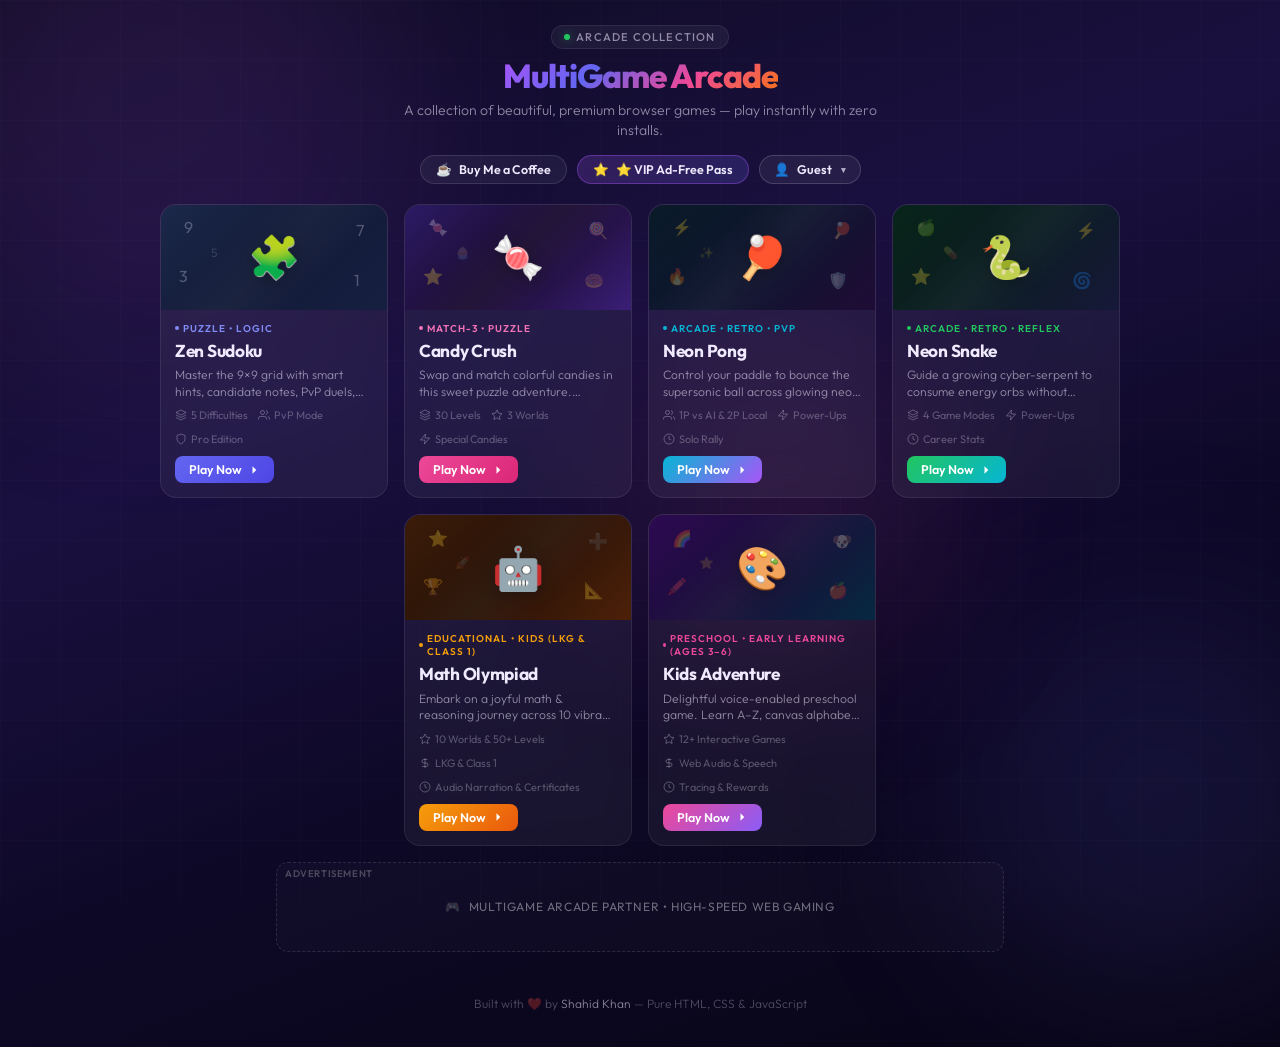
==== commit e7bdc0e0: "feat: add shared arcade analytics script and integrate across game pages" ====
--- a/index.html
+++ b/index.html
@@ -143,6 +143,8 @@
 
     /* ============= Header ============= */
     .header {
+      position: relative;
+      z-index: 100;
       text-align: center;
       margin-bottom: 20px;
     }
@@ -727,6 +729,170 @@
       box-shadow: 0 4px 14px rgba(168, 85, 247, 0.35);
     }
 
+    /* User Profile Menu Dropdown */
+    .user-menu-wrapper {
+      position: relative;
+      display: inline-block;
+      z-index: 1000;
+    }
+
+    .pill-user {
+      background: rgba(255, 255, 255, 0.06);
+      border-color: rgba(255, 255, 255, 0.16);
+      padding: 6px 14px;
+      user-select: none;
+    }
+
+    .pill-user:hover {
+      background: rgba(255, 255, 255, 0.12);
+      border-color: rgba(255, 255, 255, 0.28);
+    }
+
+    .pill-user.pill-admin {
+      background: linear-gradient(135deg, rgba(255, 215, 0, 0.15), rgba(245, 158, 11, 0.15));
+      border-color: rgba(255, 215, 0, 0.45);
+      color: #ffd700;
+      box-shadow: 0 0 12px rgba(255, 215, 0, 0.2);
+    }
+
+    .user-dropdown-menu {
+      position: absolute;
+      top: calc(100% + 8px);
+      right: 0;
+      width: 250px;
+      background: rgba(15, 19, 32, 0.95);
+      backdrop-filter: blur(16px);
+      border: 1px solid rgba(255, 255, 255, 0.12);
+      border-radius: 14px;
+      padding: 12px;
+      box-shadow: 0 15px 35px rgba(0, 0, 0, 0.7), 0 0 20px rgba(0, 240, 255, 0.1);
+      z-index: 99999;
+      animation: dropdownFade 0.2s ease-out;
+      display: flex;
+      flex-direction: column;
+      gap: 8px;
+    }
+
+    .user-dropdown-menu.hidden {
+      display: none !important;
+    }
+
+    @keyframes dropdownFade {
+      from {
+        opacity: 0;
+        transform: translateY(-6px);
+      }
+
+      to {
+        opacity: 1;
+        transform: translateY(0);
+      }
+    }
+
+    .user-dropdown-header {
+      display: flex;
+      align-items: center;
+      gap: 10px;
+      padding: 6px 8px 10px 8px;
+      border-bottom: 1px solid rgba(255, 255, 255, 0.08);
+    }
+
+    .user-dropdown-avatar {
+      font-size: 24px;
+      line-height: 1;
+    }
+
+    .user-dropdown-meta {
+      display: flex;
+      flex-direction: column;
+      overflow: hidden;
+    }
+
+    .user-dropdown-meta strong {
+      font-size: 0.85rem;
+      color: #fff;
+      white-space: nowrap;
+      overflow: hidden;
+      text-overflow: ellipsis;
+    }
+
+    .badge-role {
+      font-size: 0.68rem;
+      color: #94a3b8;
+    }
+
+    .badge-admin-role {
+      color: #ffd700;
+      font-weight: 700;
+    }
+
+    .user-dropdown-item {
+      display: flex;
+      align-items: center;
+      gap: 10px;
+      width: 100%;
+      background: transparent;
+      border: none;
+      border-radius: 8px;
+      padding: 9px 10px;
+      color: #e2e8f0;
+      font-family: inherit;
+      font-size: 0.8rem;
+      font-weight: 500;
+      cursor: pointer;
+      text-align: left;
+      transition: all 0.2s;
+    }
+
+    .user-dropdown-item:hover {
+      background: rgba(255, 255, 255, 0.08);
+      color: #fff;
+    }
+
+    .btn-analytics-item {
+      background: rgba(0, 240, 255, 0.08);
+      border: 1px solid rgba(0, 240, 255, 0.25);
+      color: #00f0ff;
+    }
+
+    .btn-analytics-item:hover {
+      background: rgba(0, 240, 255, 0.16);
+      border-color: #00f0ff;
+      color: #fff;
+    }
+
+    .item-text {
+      flex: 1;
+    }
+
+    .item-title {
+      font-size: 0.8rem;
+      font-weight: 700;
+      color: #fff;
+    }
+
+    .item-sub {
+      font-size: 0.68rem;
+      color: #94a3b8;
+    }
+
+    .badge-admin {
+      font-size: 0.62rem;
+      font-weight: 800;
+      background: rgba(255, 215, 0, 0.2);
+      color: #ffd700;
+      border: 1px solid rgba(255, 215, 0, 0.4);
+      padding: 2px 5px;
+      border-radius: 4px;
+      letter-spacing: 0.5px;
+    }
+
+    .dropdown-divider {
+      height: 1px;
+      background: rgba(255, 255, 255, 0.08);
+      margin: 2px 0;
+    }
+
     @media (prefers-reduced-motion: reduce) {
 
       *,
@@ -758,7 +924,7 @@
       <p>A collection of beautiful, premium browser games — play instantly with zero installs.</p>
 
       <div class="header-monetization-row">
-        <a href="https://buymeacoffee.com" target="_blank" rel="noopener" class="monetize-pill pill-coffee"
+        <a href="https://buymeacoffee.com/shahid.caps6" target="_blank" rel="noopener" class="monetize-pill pill-coffee"
           id="btn-coffee">
           <span>☕</span>
           <span>Buy Me a Coffee</span>
@@ -767,6 +933,43 @@
           <span>⭐</span>
           <span id="vip-pass-text">VIP Ad-Free Pass</span>
         </button>
+
+        <!-- User Menu (Analytics option strictly visible only to shahid_adm) -->
+        <div class="user-menu-wrapper" id="arcade-user-menu-wrap">
+          <button class="monetize-pill pill-user" id="btn-user-pill" aria-haspopup="true" aria-expanded="false"
+            title="Current Player">
+            <span id="user-pill-icon">👤</span>
+            <span id="user-pill-name">Guest</span>
+            <span style="font-size: 0.7em; opacity: 0.7; margin-left: 2px;">▾</span>
+          </button>
+          <div class="user-dropdown-menu hidden" id="arcade-user-dropdown">
+            <div class="user-dropdown-header">
+              <span class="user-dropdown-avatar" id="dropdown-avatar">👤</span>
+              <div class="user-dropdown-meta">
+                <strong id="dropdown-username">Guest</strong>
+                <span id="dropdown-badge" class="badge-role">Standard Player</span>
+              </div>
+            </div>
+
+            <!-- ANALYTICS: STRICTLY DISPLAYED ONLY IF LOGGED IN AS shahid_adm -->
+            <div id="dropdown-analytics-container" class="hidden">
+              <button class="user-dropdown-item btn-analytics-item" id="btn-open-analytics-menu">
+                <span style="font-size: 1.1rem;">📊</span>
+                <div class="item-text">
+                  <div class="item-title">Arcade Analytics</div>
+                  <div class="item-sub">Game usage & popularity</div>
+                </div>
+                <span class="badge-admin">ADMIN</span>
+              </button>
+            </div>
+
+            <div class="dropdown-divider"></div>
+            <button class="user-dropdown-item" id="btn-user-auth">
+              <span id="user-auth-icon">🔑</span>
+              <span id="user-auth-label">Switch / Login User</span>
+            </button>
+          </div>
+        </div>
       </div>
     </header>
 
@@ -1021,11 +1224,13 @@
         <div class="card-body">
           <span class="card-tag"><span class="tag-dot"></span> Preschool • Early Learning (Ages 3–6)</span>
           <h2 class="card-title">Kids Adventure</h2>
-          <p class="card-desc">Delightful voice-enabled preschool game. Learn A–Z, canvas alphabet tracing, 3-letter words, animal sounds, fruits, vegetables, colors, numbers, shapes, matching pairs, and daily challenges.</p>
+          <p class="card-desc">Delightful voice-enabled preschool game. Learn A–Z, canvas alphabet tracing, 3-letter
+            words, animal sounds, fruits, vegetables, colors, numbers, shapes, matching pairs, and daily challenges.</p>
           <div class="card-meta">
             <span class="meta-item">
               <svg viewBox="0 0 24 24">
-                <polygon points="12 2 15.09 8.26 22 9.27 17 14.14 18.18 21.02 12 17.77 5.82 21.02 7 14.14 2 9.27 8.91 8.26 12 2" />
+                <polygon
+                  points="12 2 15.09 8.26 22 9.27 17 14.14 18.18 21.02 12 17.77 5.82 21.02 7 14.14 2 9.27 8.91 8.26 12 2" />
               </svg>
               12+ Interactive Games
             </span>
@@ -1085,6 +1290,7 @@
 
   <script src="shared/arcade-ads.js"></script>
   <script src="shared/arcade-fullscreen.js"></script>
+  <script src="shared/arcade-analytics.js"></script>
   <script>
     (function () {
       const btnVip = document.getElementById('btn-vip-pass');
